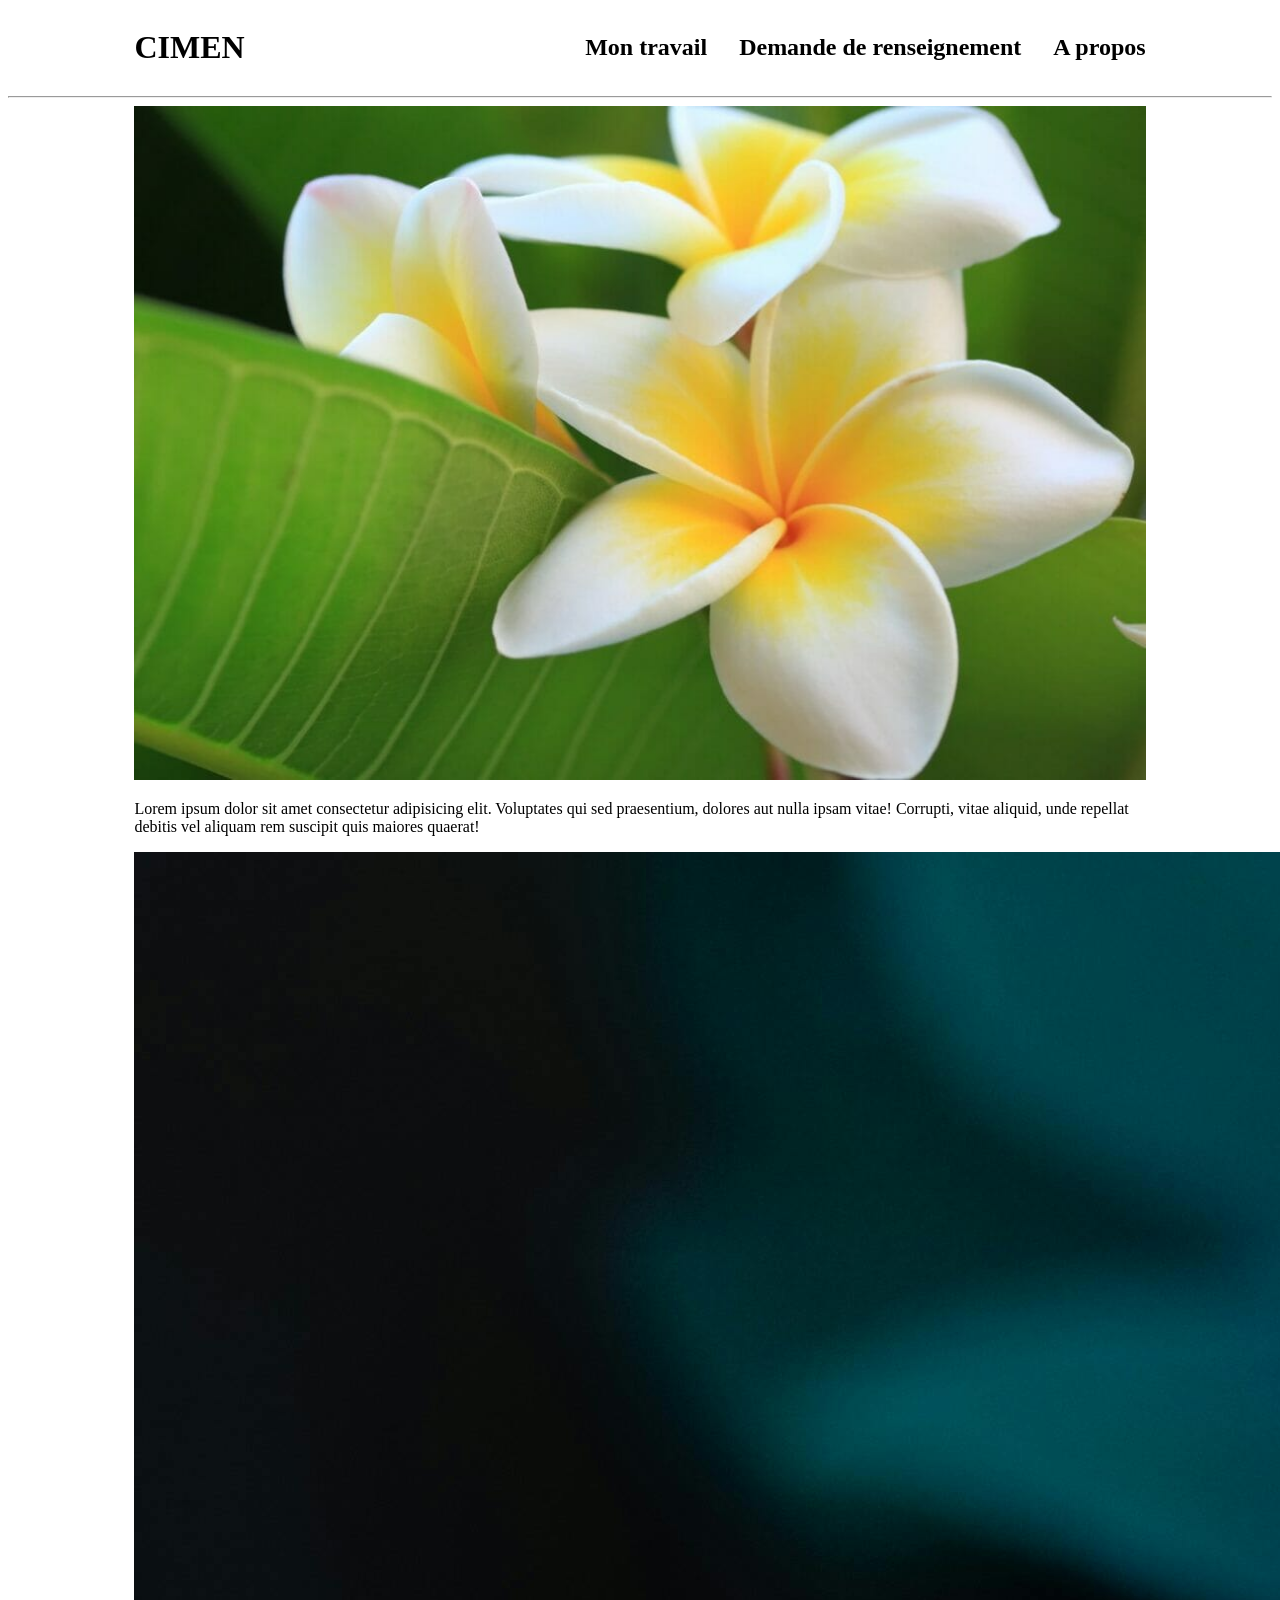
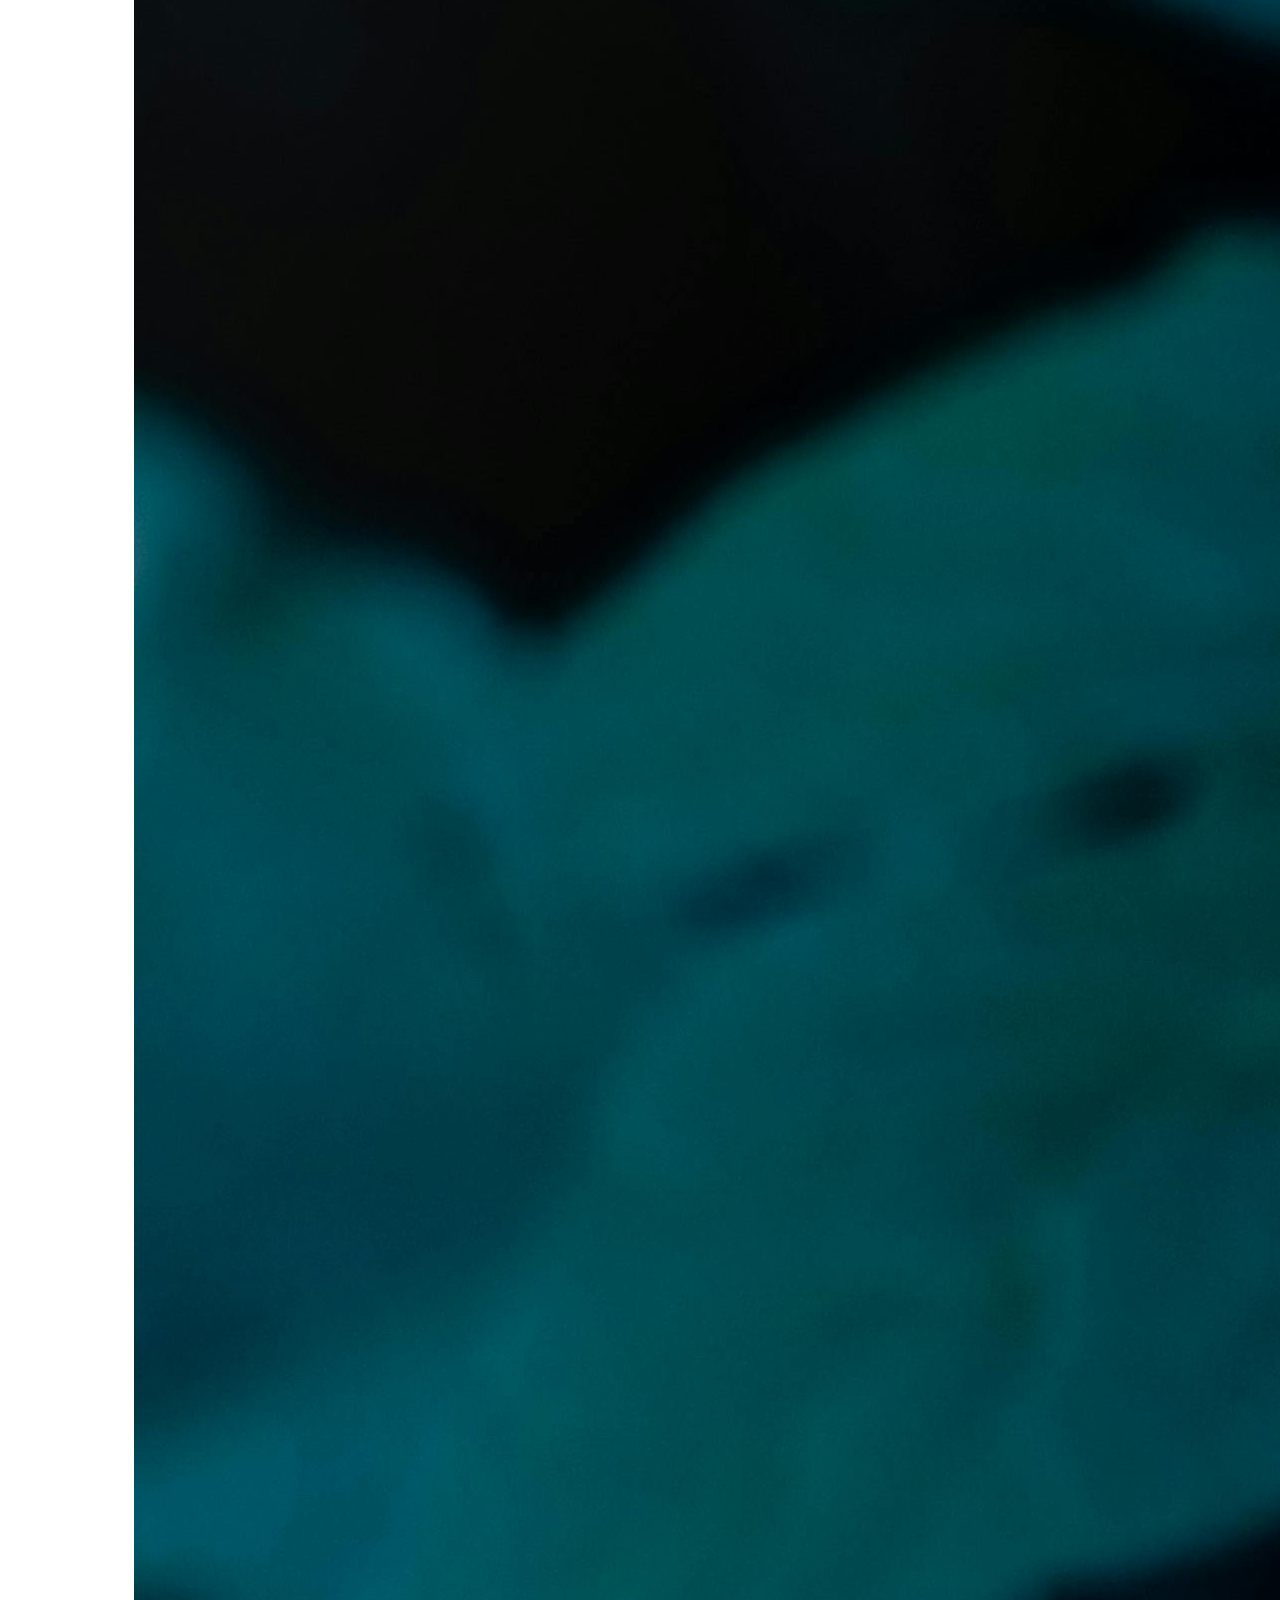
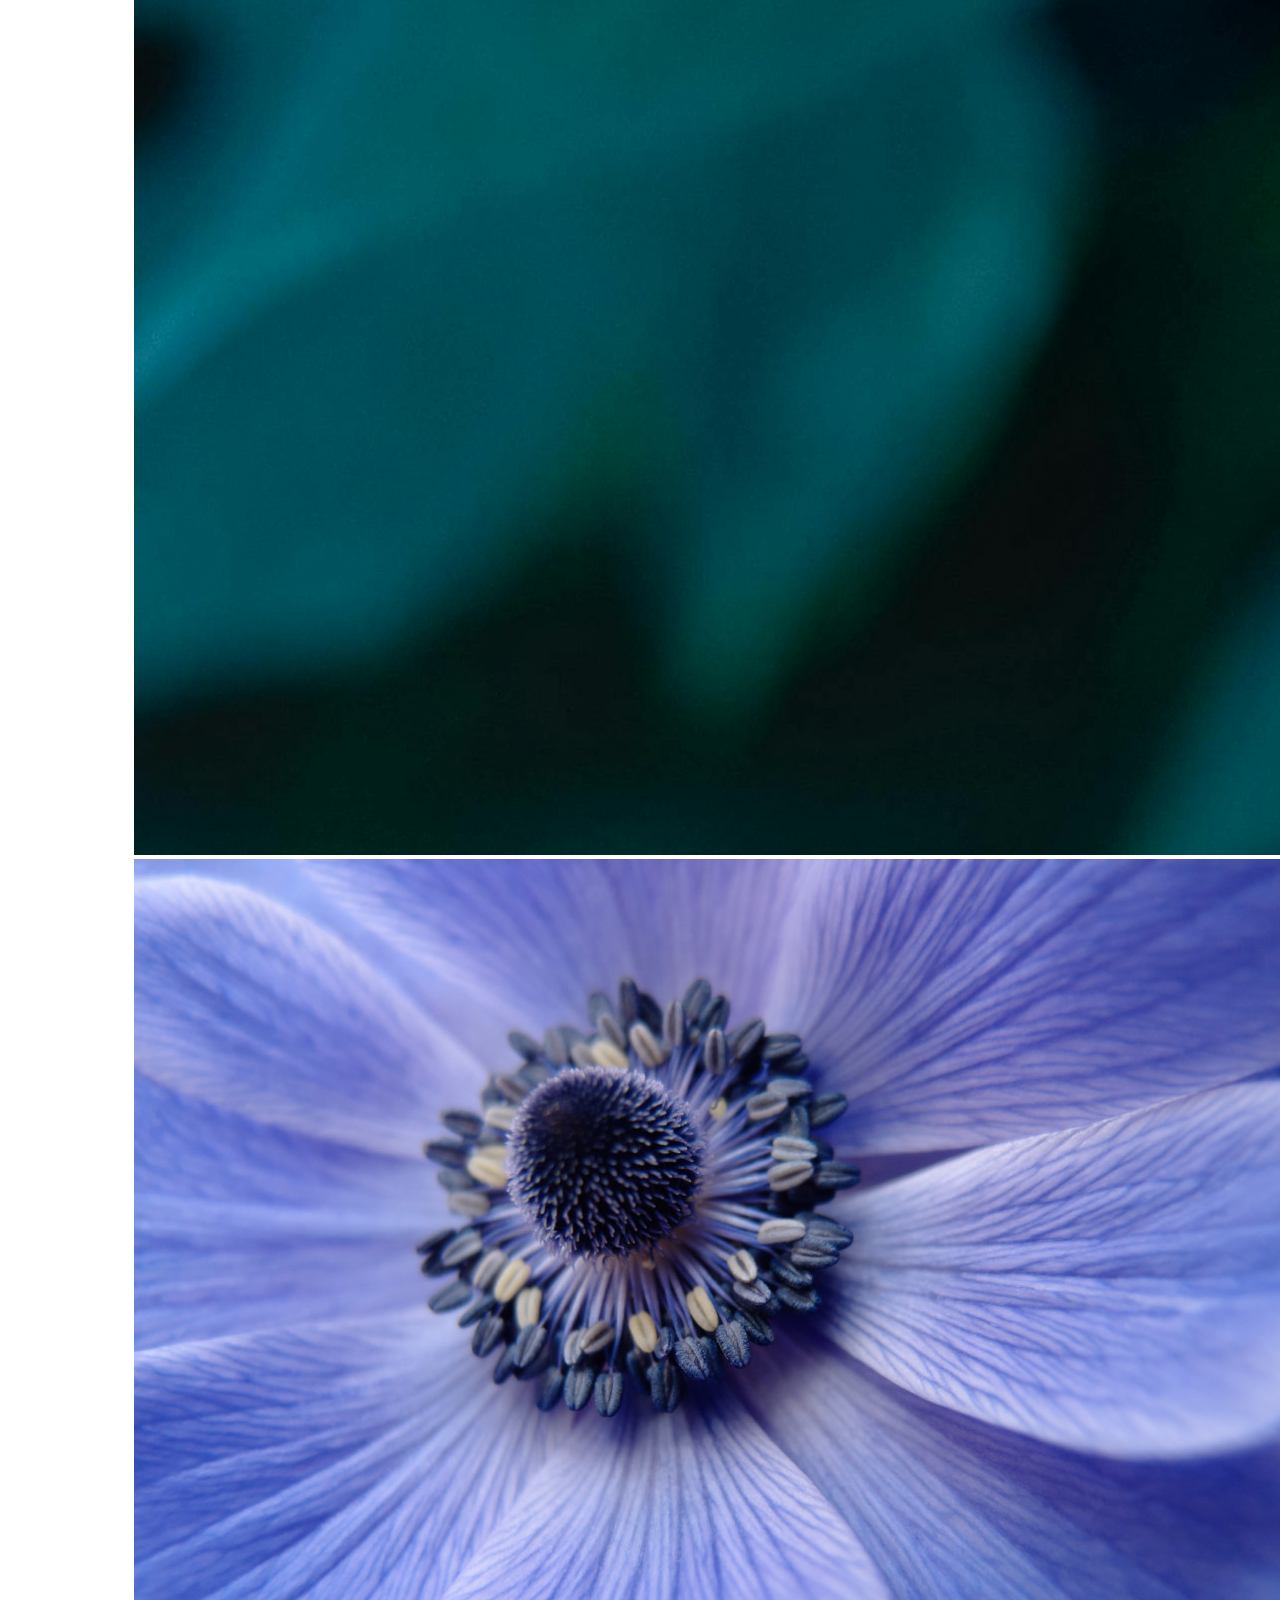
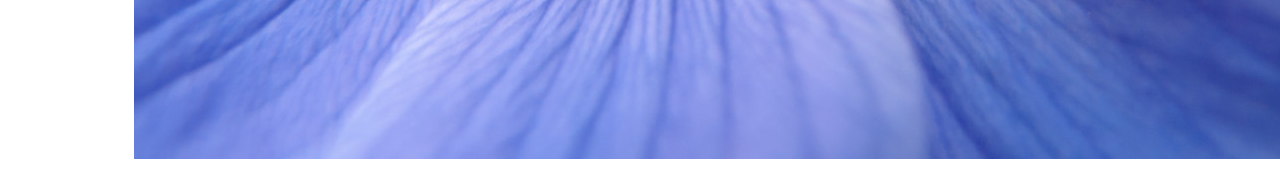
==== index.html @ 56ab3846 "Add files via upload" ====
<!DOCTYPE html>
<html lang="en">
<head>
    <meta charset="UTF-8">
    <meta name="viewport" content="width=device-width, initial-scale=1.0">
    <title>porjet</title>
    <link rel="stylesheet" href="style.css">
</head>
<body>
<div class="header container"> 
    <h1>CIMEN</h1>
    <div class="menu">
        <h2>Mon travail</h2>
        <h2>Demande de renseignement</h2>
        <h2>A propos</h2>
    </div>
</div>
<hr>
<div class="container">
<img src="image/30-Amazing-Types-of-Exotic-Flowers-1024x683.jpeg" alt="" class="full_width">
<p>Lorem ipsum dolor sit amet consectetur adipisicing elit. Voluptates qui sed praesentium, dolores aut nulla ipsam vitae! Corrupti, vitae aliquid, unde repellat debitis vel aliquam rem suscipit quis maiores quaerat!</p>
<div class="galery">    
</div>
<div class="galery">
    <img src="image/pexels-less-rock-14960246.jpg" alt="">
    <img src="image/beautiful_bloom_blooming_blossom_bright_color_colorful_colourful-1068714.jpg!d.jpeg" alt="">
</div>
</body>
</html>
---- style.css ----
.header {
   display: flex; 
   justify-content: space-between;
   align-items: center;
}

.menu {
    display: flex;
    justify-content: space-between;
    gap: 32px;
}

.container {
    width: 80%;
    margin: 0 auto;
}

.full_width {
    width: 100%;
    object-fit: cover;
}
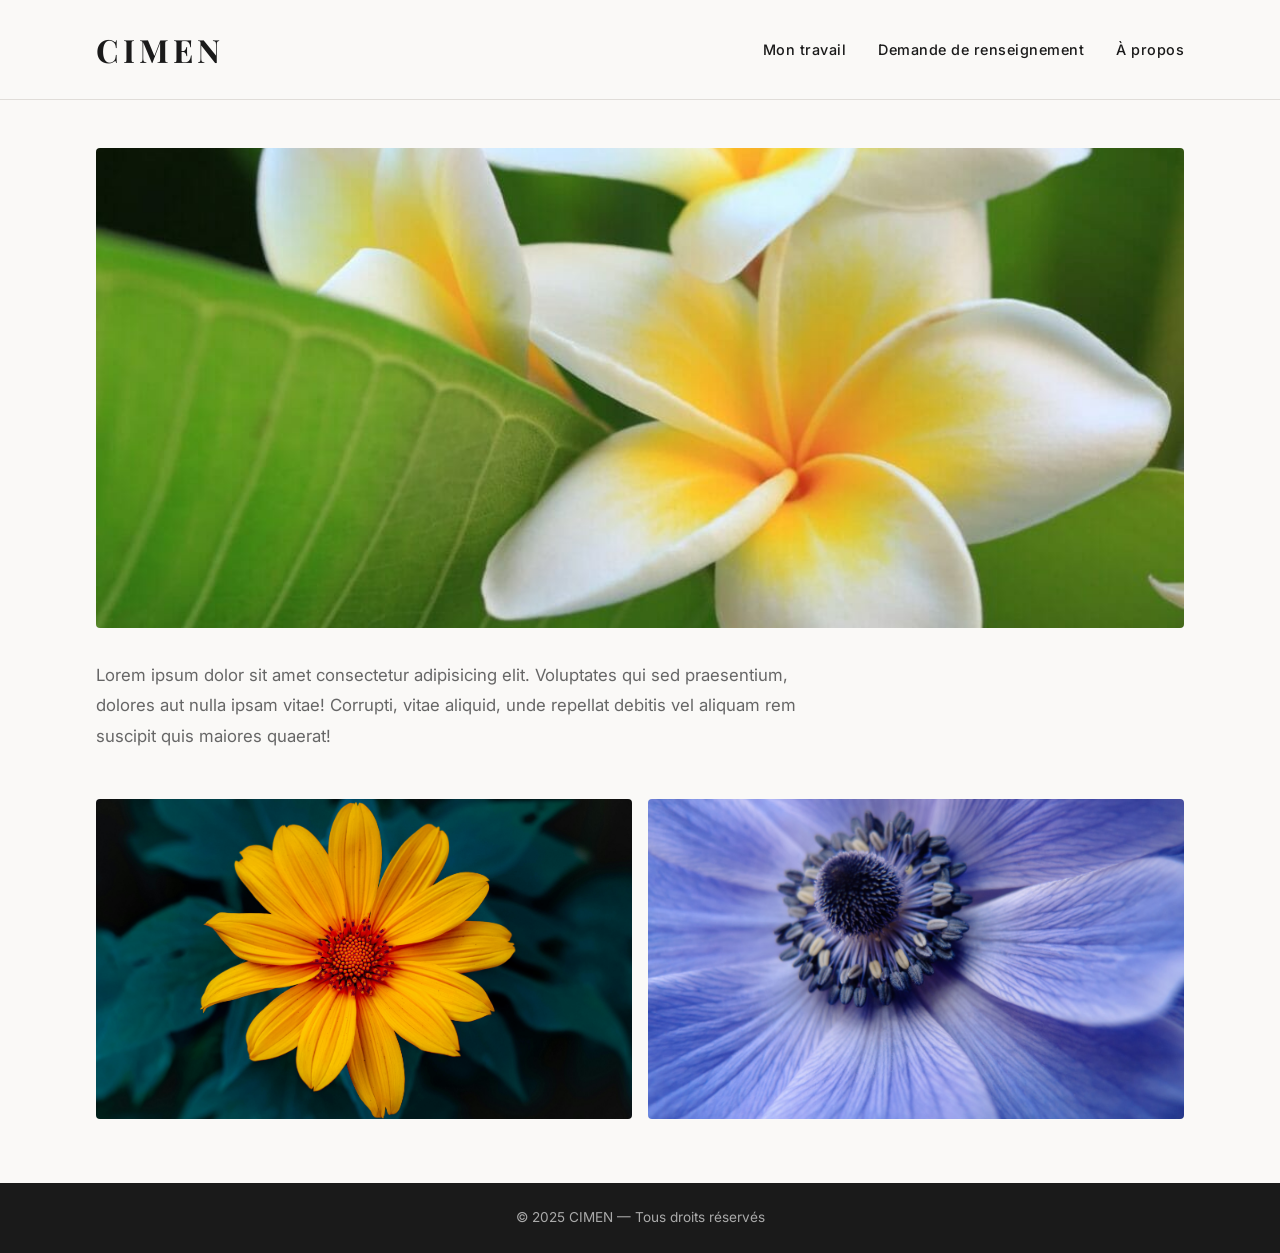
==== commit 9dc3ac1e: "Add files via upload" ====
--- a/index.html
+++ b/index.html
@@ -1,29 +1,63 @@
 <!DOCTYPE html>
-<html lang="en">
+<html lang="fr">
 <head>
     <meta charset="UTF-8">
     <meta name="viewport" content="width=device-width, initial-scale=1.0">
-    <title>porjet</title>
+    <title>CIMEN — Portfolio</title>
+    <!-- On charge une police Google Fonts pour une belle typographie -->
+    <link rel="preconnect" href="https://fonts.googleapis.com">
+    <link href="https://fonts.googleapis.com/css2?family=Playfair+Display:wght@700&family=Inter:wght@400;500&display=swap" rel="stylesheet">
     <link rel="stylesheet" href="style.css">
 </head>
 <body>
-<div class="header container"> 
-    <h1>CIMEN</h1>
-    <div class="menu">
-        <h2>Mon travail</h2>
-        <h2>Demande de renseignement</h2>
-        <h2>A propos</h2>
-    </div>
-</div>
-<hr>
-<div class="container">
-<img src="image/30-Amazing-Types-of-Exotic-Flowers-1024x683.jpeg" alt="" class="full_width">
-<p>Lorem ipsum dolor sit amet consectetur adipisicing elit. Voluptates qui sed praesentium, dolores aut nulla ipsam vitae! Corrupti, vitae aliquid, unde repellat debitis vel aliquam rem suscipit quis maiores quaerat!</p>
-<div class="galery">    
-</div>
-<div class="galery">
-    <img src="image/pexels-less-rock-14960246.jpg" alt="">
-    <img src="image/beautiful_bloom_blooming_blossom_bright_color_colorful_colourful-1068714.jpg!d.jpeg" alt="">
-</div>
+
+    <!-- HEADER : barre de navigation en haut de page -->
+    <header class="header container">
+        <h1 class="logo">CIMEN</h1>
+
+        <!-- NAV : balise sémantique pour la navigation, mieux que <div> -->
+        <nav class="menu">
+            <a href="#">Mon travail</a>
+            <a href="#">Demande de renseignement</a>
+            <a href="#">À propos</a>
+        </nav>
+    </header>
+
+    <hr>
+
+    <!-- CONTENU PRINCIPAL -->
+    <main class="container">
+
+        <!-- Image hero (grande image en haut) -->
+        <img
+            src="image/30-Amazing-Types-of-Exotic-Flowers-1024x683.jpeg"
+            alt="Fleurs exotiques colorées"
+            class="full_width hero-image"
+        >
+
+        <!-- Texte d'introduction -->
+        <p class="intro">
+            Lorem ipsum dolor sit amet consectetur adipisicing elit. Voluptates qui
+            sed praesentium, dolores aut nulla ipsam vitae! Corrupti, vitae aliquid,
+            unde repellat debitis vel aliquam rem suscipit quis maiores quaerat!
+        </p>
+
+        <!-- GALERIE : utilise CSS Grid pour aligner les images côte à côte -->
+        <!-- La première galerie était vide — je l'ai supprimée -->
+        <section class="galery">
+            <img src="image/pexels-less-rock-14960246.jpg"
+                 alt="Photo nature 1">
+            <img src="image/beautiful_bloom_blooming_blossom_bright_color_colorful_colourful-1068714.jpg!d.jpeg"
+                 alt="Fleur colorée en gros plan">
+            <!-- Tu peux ajouter d'autres images ici avec la même structure -->
+        </section>
+
+    </main><!-- ← Fermeture du container principal (tu l'avais oublié !) -->
+
+    <!-- FOOTER simple -->
+    <footer class="footer">
+        <p>© 2025 CIMEN — Tous droits réservés</p>
+    </footer>
+
 </body>
-</html>+</html>
--- a/style.css
+++ b/style.css
@@ -1,21 +1,156 @@
-.header {
-   display: flex; 
-   justify-content: space-between;
-   align-items: center;
+/* =============================================
+   VARIABLES CSS
+   On définit les couleurs et polices ici pour
+   pouvoir les changer facilement partout.
+   ============================================= */
+:root {
+    --couleur-fond:       #faf9f7;
+    --couleur-texte:      #1a1a1a;
+    --couleur-accent:     #c0392b;   /* rouge profond */
+    --couleur-gris:       #666;
+    --police-titre:       'Playfair Display', serif;
+    --police-texte:       'Inter', sans-serif;
 }
 
+/* =============================================
+   RESET DE BASE
+   Supprime les marges par défaut du navigateur
+   ============================================= */
+* {
+    margin: 0;
+    padding: 0;
+    box-sizing: border-box; /* le padding ne grossit pas la boîte */
+}
+
+body {
+    background-color: var(--couleur-fond);
+    color: var(--couleur-texte);
+    font-family: var(--police-texte);
+    font-size: 16px;
+    line-height: 1.6; /* espacement entre les lignes */
+}
+
+/* =============================================
+   CONTAINER
+   Centre le contenu et limite sa largeur
+   ============================================= */
+.container {
+    width: 85%;
+    max-width: 1100px;  /* ← ne dépasse jamais 1100px sur grands écrans */
+    margin: 0 auto;     /* auto à gauche + droite = centrage horizontal */
+}
+
+/* =============================================
+   HEADER & NAVIGATION
+   ============================================= */
+.header {
+    display: flex;                  /* les enfants se mettent en ligne */
+    justify-content: space-between; /* logo à gauche, menu à droite */
+    align-items: center;            /* centrage vertical */
+    padding: 24px 0;
+}
+
+.logo {
+    font-family: var(--police-titre);
+    font-size: 2rem;
+    letter-spacing: 4px; /* espace entre les lettres */
+    color: var(--couleur-texte);
+}
+
+/* La <nav> avec les liens */
 .menu {
     display: flex;
-    justify-content: space-between;
-    gap: 32px;
+    gap: 32px; /* espace entre chaque lien */
 }
 
-.container {
-    width: 80%;
-    margin: 0 auto;
+/* Style des liens de navigation */
+.menu a {
+    text-decoration: none;        /* supprime le soulignement */
+    color: var(--couleur-texte);
+    font-size: 0.9rem;
+    font-weight: 500;
+    letter-spacing: 0.5px;
+    transition: color 0.2s;       /* animation douce au survol */
 }
 
+/* Au survol du lien, la couleur change */
+.menu a:hover {
+    color: var(--couleur-accent);
+}
+
+/* La ligne de séparation */
+hr {
+    border: none;
+    border-top: 1px solid #e0ddd9;
+    margin: 0;
+}
+
+/* =============================================
+   IMAGE HERO (grande image en haut)
+   ============================================= */
 .full_width {
     width: 100%;
-    object-fit: cover;
-}+    object-fit: cover; /* l'image remplit l'espace sans se déformer */
+}
+
+.hero-image {
+    height: 480px;         /* hauteur fixe pour un bel effet */
+    margin-top: 48px;
+    border-radius: 4px;    /* coins légèrement arrondis */
+    display: block;        /* supprime l'espace sous l'image */
+}
+
+/* =============================================
+   TEXTE D'INTRODUCTION
+   ============================================= */
+.intro {
+    margin-top: 32px;
+    margin-bottom: 48px;
+    max-width: 700px;      /* ← ligne pas trop longue = plus lisible */
+    color: var(--couleur-gris);
+    font-size: 1.05rem;
+    line-height: 1.8;
+}
+
+/* =============================================
+   GALERIE D'IMAGES
+   CSS Grid = la meilleure façon d'aligner des images
+   ============================================= */
+.galery {
+    display: grid;
+
+    /* 2 colonnes de même largeur.
+       "1fr" = 1 fraction de l'espace disponible */
+    grid-template-columns: 1fr 1fr;
+
+    gap: 16px;             /* espace entre les images */
+    margin-bottom: 64px;
+}
+
+/* Les images dans la galerie */
+.galery img {
+    width: 100%;           /* occupe toute la colonne */
+    height: 320px;
+    object-fit: cover;     /* recadre sans déformer */
+    border-radius: 4px;
+    display: block;
+
+    /* Légère animation au survol */
+    transition: transform 0.3s ease, box-shadow 0.3s ease;
+}
+
+.galery img:hover {
+    transform: scale(1.02);  /* grossit légèrement */
+    box-shadow: 0 8px 24px rgba(0, 0, 0, 0.12);
+}
+
+/* =============================================
+   FOOTER
+   ============================================= */
+.footer {
+    background-color: var(--couleur-texte);
+    color: #aaa;
+    text-align: center;
+    padding: 24px;
+    font-size: 0.85rem;
+}
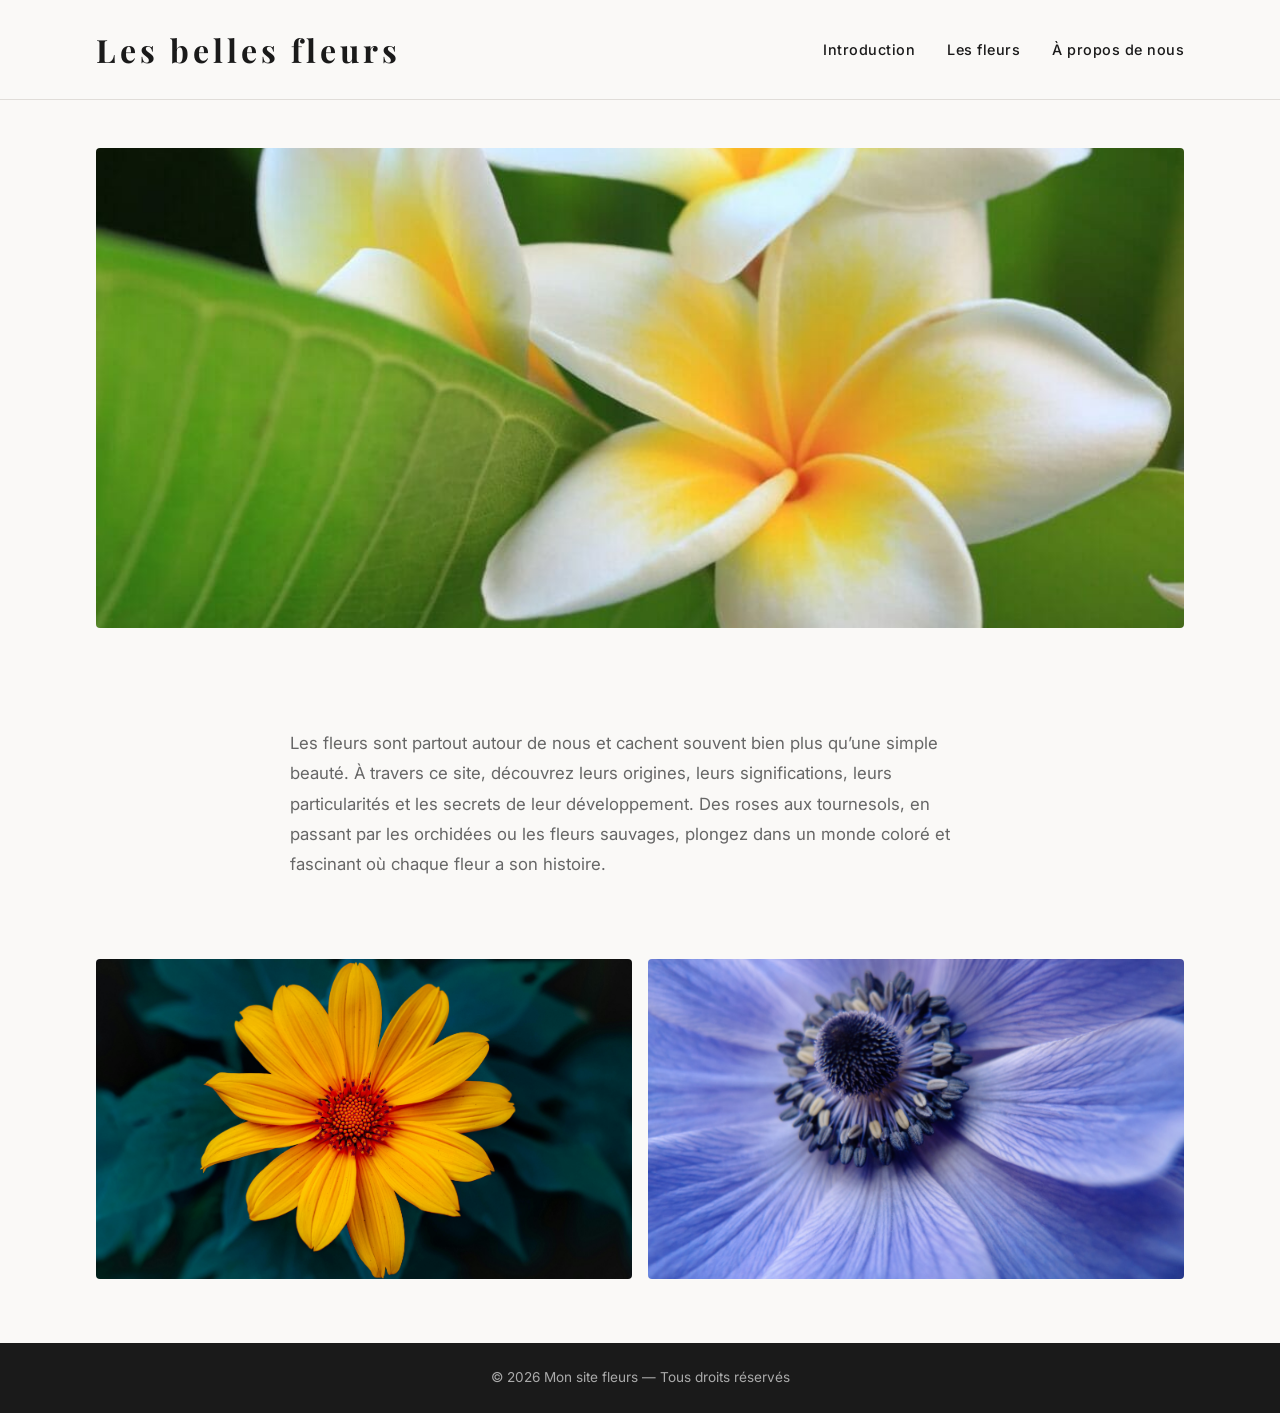
==== commit a47a1a66: "Add files via upload" ====
--- a/index.html
+++ b/index.html
@@ -1,9 +1,10 @@
+
 <!DOCTYPE html>
 <html lang="fr">
 <head>
     <meta charset="UTF-8">
     <meta name="viewport" content="width=device-width, initial-scale=1.0">
-    <title>CIMEN — Portfolio</title>
+    <title>Les Belles fleures — Portfolio</title>
     <!-- On charge une police Google Fonts pour une belle typographie -->
     <link rel="preconnect" href="https://fonts.googleapis.com">
     <link href="https://fonts.googleapis.com/css2?family=Playfair+Display:wght@700&family=Inter:wght@400;500&display=swap" rel="stylesheet">
@@ -13,13 +14,13 @@
 
     <!-- HEADER : barre de navigation en haut de page -->
     <header class="header container">
-        <h1 class="logo">CIMEN</h1>
+        <h1 class="logo">Les belles fleurs</h1>
 
         <!-- NAV : balise sémantique pour la navigation, mieux que <div> -->
         <nav class="menu">
-            <a href="#">Mon travail</a>
-            <a href="#">Demande de renseignement</a>
-            <a href="#">À propos</a>
+            <a href="#">Introduction</a>
+            <a href="#">Les fleurs</a>
+            <a href="#">À propos de nous</a>
         </nav>
     </header>
 
@@ -37,9 +38,7 @@
 
         <!-- Texte d'introduction -->
         <p class="intro">
-            Lorem ipsum dolor sit amet consectetur adipisicing elit. Voluptates qui
-            sed praesentium, dolores aut nulla ipsam vitae! Corrupti, vitae aliquid,
-            unde repellat debitis vel aliquam rem suscipit quis maiores quaerat!
+            Les fleurs sont partout autour de nous et cachent souvent bien plus qu’une simple beauté. À travers ce site, découvrez leurs origines, leurs significations, leurs particularités et les secrets de leur développement. Des roses aux tournesols, en passant par les orchidées ou les fleurs sauvages, plongez dans un monde coloré et fascinant où chaque fleur a son histoire.
         </p>
 
         <!-- GALERIE : utilise CSS Grid pour aligner les images côte à côte -->
@@ -56,8 +55,8 @@
 
     <!-- FOOTER simple -->
     <footer class="footer">
-        <p>© 2025 CIMEN — Tous droits réservés</p>
+        <p>© 2026 Mon site fleurs — Tous droits réservés</p>
     </footer>
 
 </body>
-</html>
+</html>
--- a/style.css
+++ b/style.css
@@ -154,3 +154,10 @@
     padding: 24px;
     font-size: 0.85rem;
 }
+.intro {
+    max-width: 700px;
+    margin: 0 auto;
+    margin-top: 100px;
+    margin-bottom: 80px;
+    text-align: left;
+}
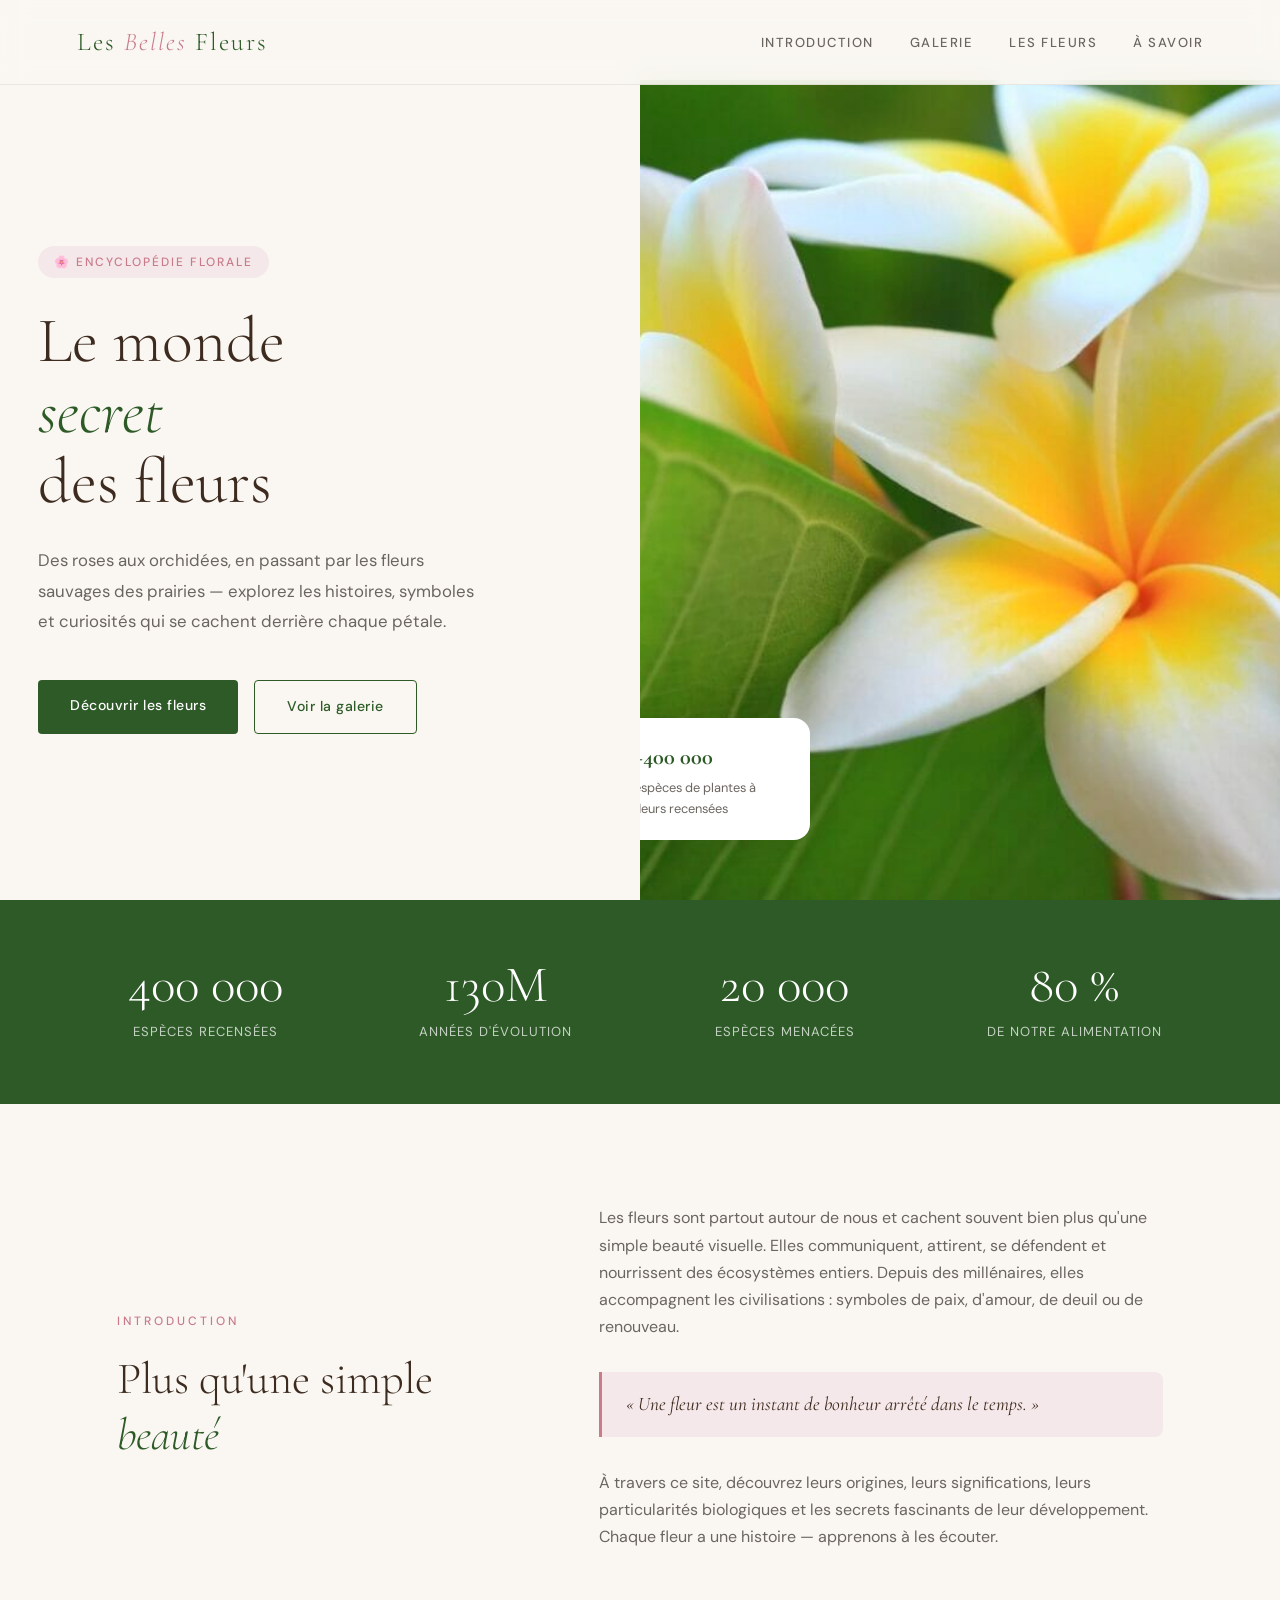
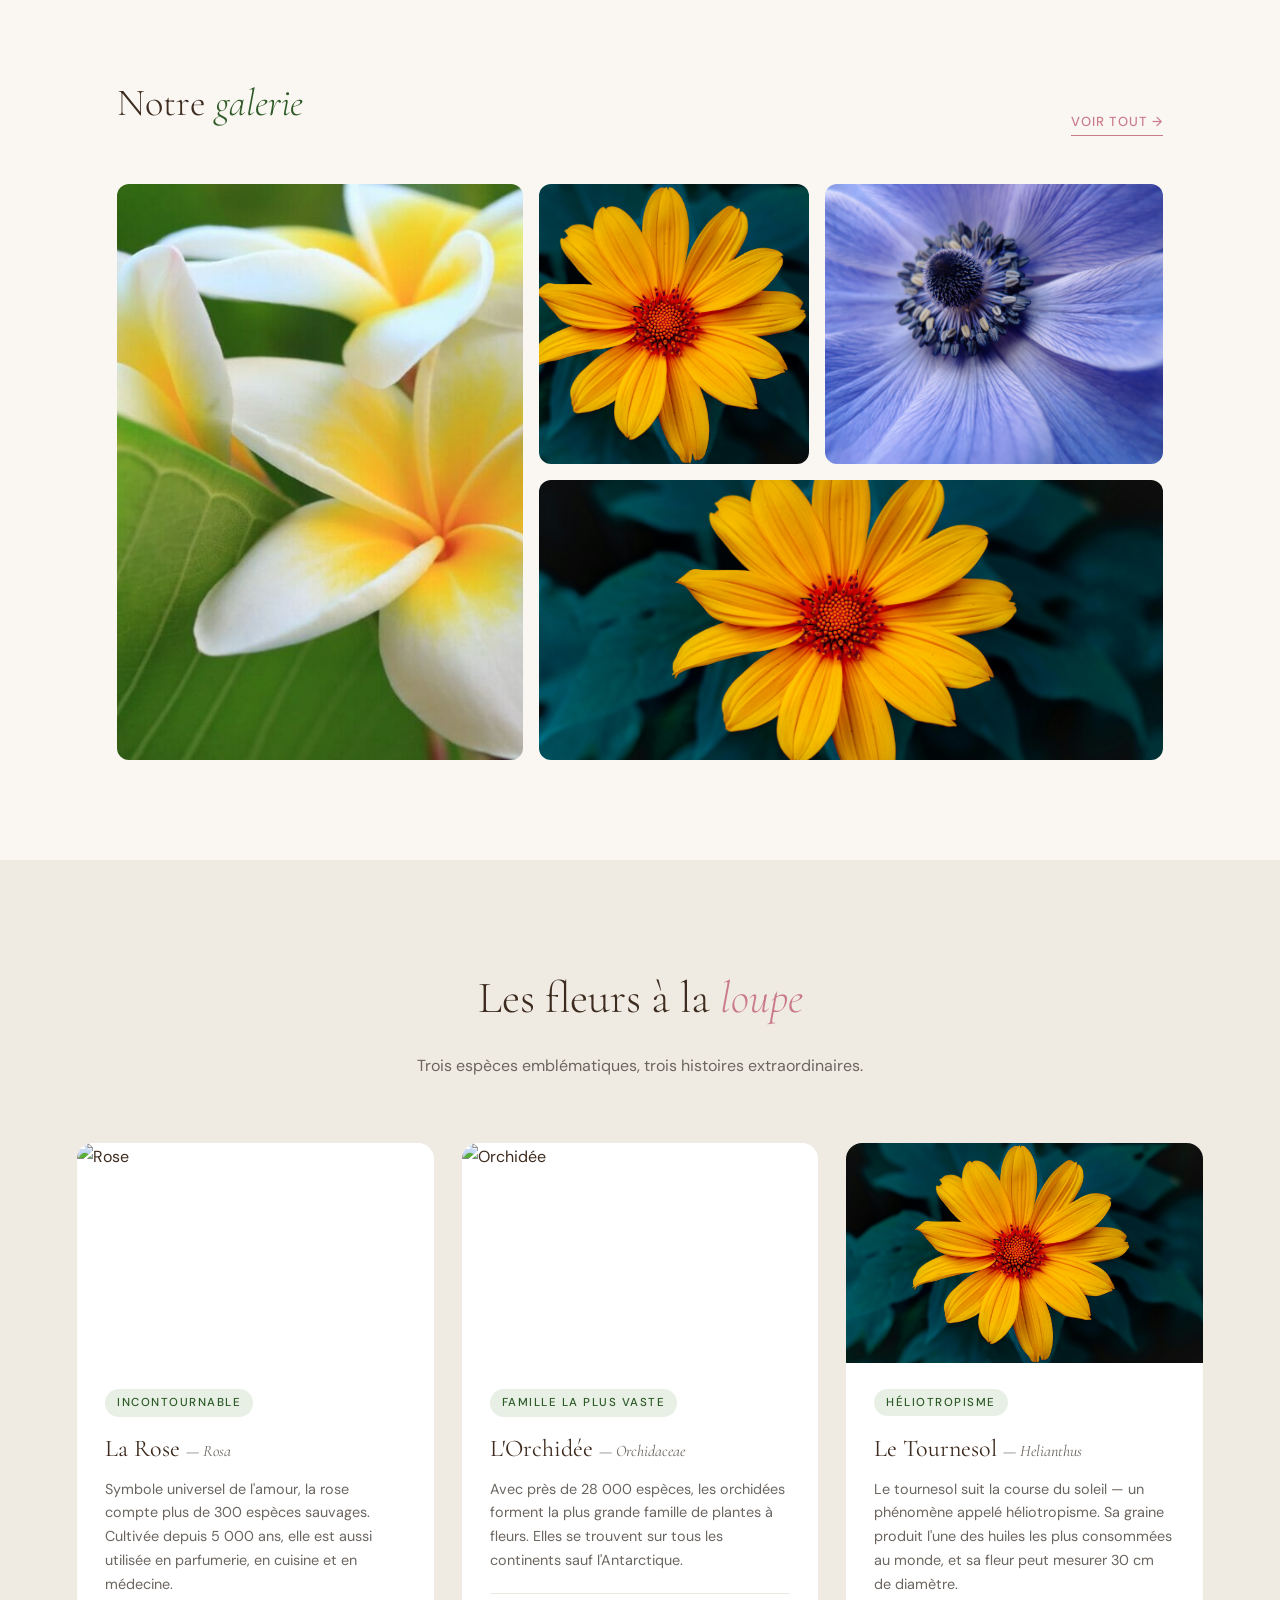
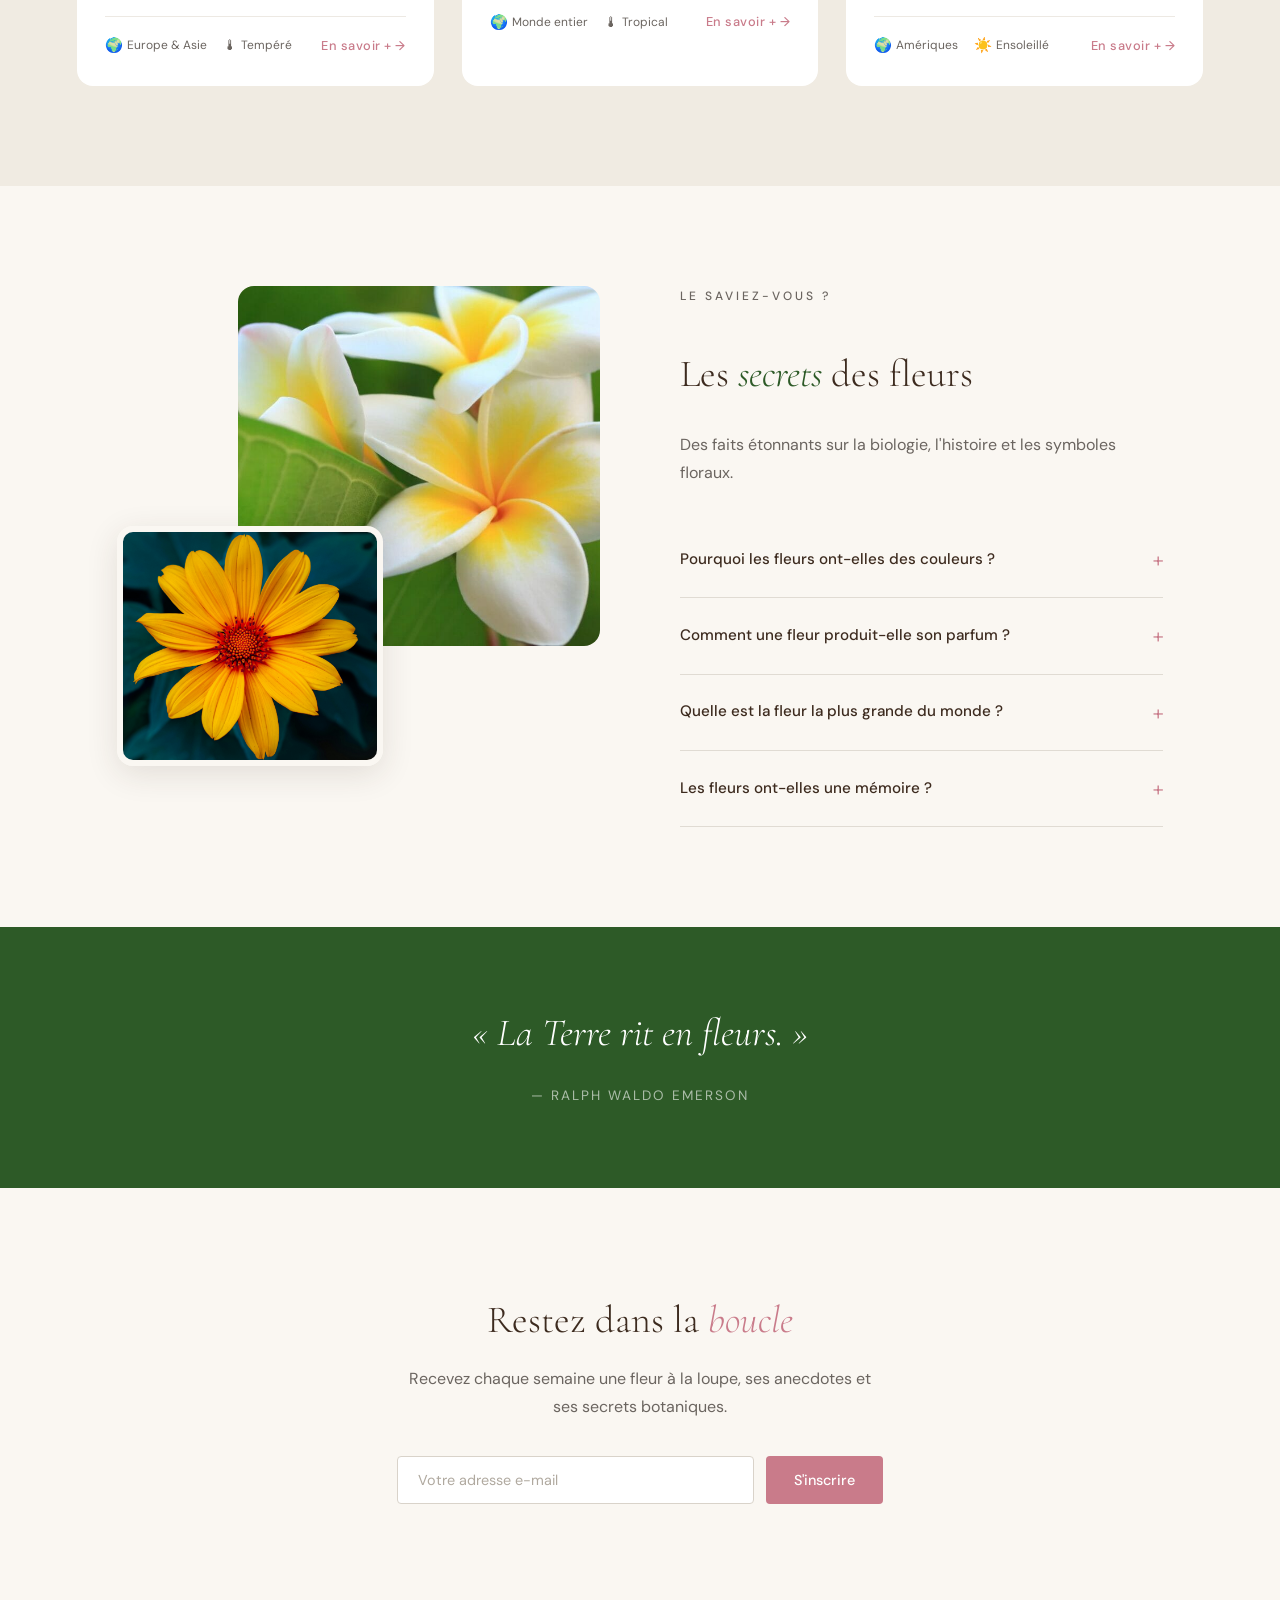
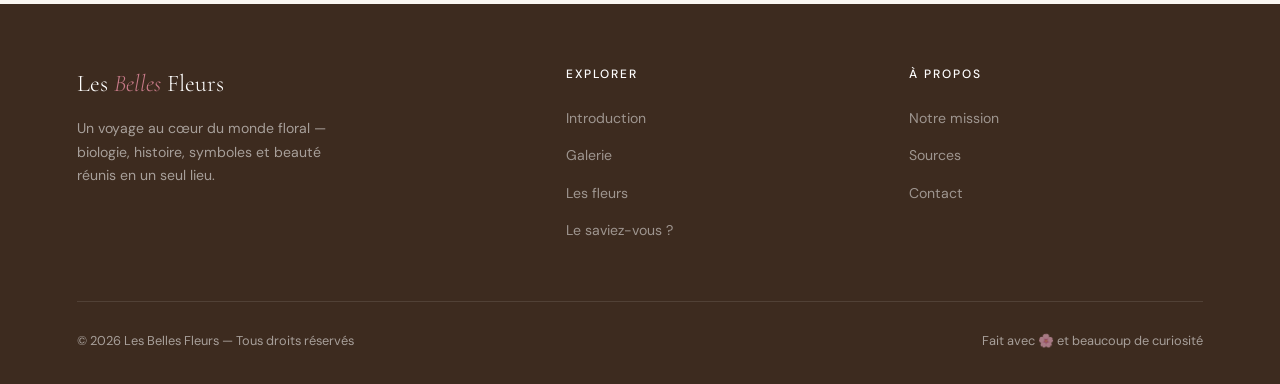
==== commit 784e78ef: "Add files via upload" ====
--- a/index.html
+++ b/index.html
@@ -1,62 +1,399 @@
-
 <!DOCTYPE html>
 <html lang="fr">
 <head>
     <meta charset="UTF-8">
     <meta name="viewport" content="width=device-width, initial-scale=1.0">
-    <title>Les Belles fleures — Portfolio</title>
-    <!-- On charge une police Google Fonts pour une belle typographie -->
+    <title>Les Belles Fleurs</title>
     <link rel="preconnect" href="https://fonts.googleapis.com">
-    <link href="https://fonts.googleapis.com/css2?family=Playfair+Display:wght@700&family=Inter:wght@400;500&display=swap" rel="stylesheet">
+    <link href="https://fonts.googleapis.com/css2?family=Cormorant+Garamond:ital,wght@0,300;0,400;0,600;1,300;1,400&family=DM+Sans:wght@300;400;500&display=swap" rel="stylesheet">
     <link rel="stylesheet" href="style.css">
 </head>
 <body>
 
-    <!-- HEADER : barre de navigation en haut de page -->
-    <header class="header container">
-        <h1 class="logo">Les belles fleurs</h1>
-
-        <!-- NAV : balise sémantique pour la navigation, mieux que <div> -->
-        <nav class="menu">
-            <a href="#">Introduction</a>
-            <a href="#">Les fleurs</a>
-            <a href="#">À propos de nous</a>
-        </nav>
-    </header>
-
-    <hr>
-
-    <!-- CONTENU PRINCIPAL -->
-    <main class="container">
-
-        <!-- Image hero (grande image en haut) -->
-        <img
-            src="image/30-Amazing-Types-of-Exotic-Flowers-1024x683.jpeg"
-            alt="Fleurs exotiques colorées"
-            class="full_width hero-image"
-        >
-
-        <!-- Texte d'introduction -->
-        <p class="intro">
-            Les fleurs sont partout autour de nous et cachent souvent bien plus qu’une simple beauté. À travers ce site, découvrez leurs origines, leurs significations, leurs particularités et les secrets de leur développement. Des roses aux tournesols, en passant par les orchidées ou les fleurs sauvages, plongez dans un monde coloré et fascinant où chaque fleur a son histoire.
-        </p>
-
-        <!-- GALERIE : utilise CSS Grid pour aligner les images côte à côte -->
-        <!-- La première galerie était vide — je l'ai supprimée -->
-        <section class="galery">
-            <img src="image/pexels-less-rock-14960246.jpg"
-                 alt="Photo nature 1">
-            <img src="image/beautiful_bloom_blooming_blossom_bright_color_colorful_colourful-1068714.jpg!d.jpeg"
-                 alt="Fleur colorée en gros plan">
-            <!-- Tu peux ajouter d'autres images ici avec la même structure -->
-        </section>
-
-    </main><!-- ← Fermeture du container principal (tu l'avais oublié !) -->
-
-    <!-- FOOTER simple -->
-    <footer class="footer">
-        <p>© 2026 Mon site fleurs — Tous droits réservés</p>
+    <!-- =============================================
+         NAVIGATION
+    ============================================= -->
+    <nav>
+        <div class="nav-logo">Les <span>Belles</span> Fleurs</div>
+        <ul class="nav-liens">
+            <li><a href="#introduction">Introduction</a></li>
+            <li><a href="#galerie">Galerie</a></li>
+            <li><a href="#fleurs">Les fleurs</a></li>
+            <li><a href="#savoir">À savoir</a></li>
+        </ul>
+    </nav>
+
+    <!-- =============================================
+         HERO
+    ============================================= -->
+    <section class="hero">
+        <div class="hero-texte">
+            <div class="hero-badge">🌸 Encyclopédie florale</div>
+            <h1>Le monde<br><em>secret</em><br>des fleurs</h1>
+            <p class="hero-description">
+                Des roses aux orchidées, en passant par les fleurs sauvages des prairies —
+                explorez les histoires, symboles et curiosités qui se cachent derrière
+                chaque pétale.
+            </p>
+            <div class="hero-btns">
+                <a href="#fleurs" class="btn-principal">Découvrir les fleurs</a>
+                <a href="#galerie" class="btn-secondaire">Voir la galerie</a>
+            </div>
+        </div>
+
+        <div class="hero-image">
+            <img
+                src="image/30-Amazing-Types-of-Exotic-Flowers-1024x683.jpeg"
+                alt="Fleurs exotiques colorées"
+            >
+            <div class="hero-bulle">
+                <strong>+400 000</strong>
+                <p>espèces de plantes à fleurs recensées</p>
+            </div>
+        </div>
+    </section>
+
+    <!-- =============================================
+         CHIFFRES CLÉS
+    ============================================= -->
+    <div class="chiffres">
+        <div class="chiffre-item animate">
+            <strong>400 000</strong>
+            <span>espèces recensées</span>
+        </div>
+        <div class="chiffre-item animate delay-1">
+            <strong>130M</strong>
+            <span>années d'évolution</span>
+        </div>
+        <div class="chiffre-item animate delay-2">
+            <strong>20 000</strong>
+            <span>espèces menacées</span>
+        </div>
+        <div class="chiffre-item animate delay-3">
+            <strong>80 %</strong>
+            <span>de notre alimentation</span>
+        </div>
+    </div>
+
+    <!-- =============================================
+         INTRODUCTION
+    ============================================= -->
+    <section class="intro-section" id="introduction">
+        <div class="intro-gauche animate">
+            <p class="intro-label">Introduction</p>
+            <h2>Plus qu'une simple <em>beauté</em></h2>
+        </div>
+        <div class="intro-droite animate delay-1">
+            <p>
+                Les fleurs sont partout autour de nous et cachent souvent bien plus qu'une simple
+                beauté visuelle. Elles communiquent, attirent, se défendent et nourrissent des
+                écosystèmes entiers. Depuis des millénaires, elles accompagnent les civilisations :
+                symboles de paix, d'amour, de deuil ou de renouveau.
+            </p>
+            <blockquote>
+                <p>« Une fleur est un instant de bonheur arrêté dans le temps. »</p>
+            </blockquote>
+            <p>
+                À travers ce site, découvrez leurs origines, leurs significations, leurs
+                particularités biologiques et les secrets fascinants de leur développement.
+                Chaque fleur a une histoire — apprenons à les écouter.
+            </p>
+        </div>
+    </section>
+
+    <!-- =============================================
+         GALERIE
+    ============================================= -->
+    <section class="galerie-section" id="galerie">
+        <div class="section-entete animate">
+            <h2>Notre <em>galerie</em></h2>
+            <a href="#" class="voir-tout">Voir tout →</a>
+        </div>
+
+        <div class="galerie-grid">
+            <div class="galerie-item animate delay-1">
+                <img src="image/30-Amazing-Types-of-Exotic-Flowers-1024x683.jpeg" alt="Fleurs exotiques">
+                <div class="galerie-overlay">
+                    <div class="galerie-overlay-texte">
+                        <h3>Fleurs exotiques</h3>
+                        <p>Orchidées & tropicales</p>
+                    </div>
+                </div>
+            </div>
+            <div class="galerie-item animate delay-2">
+                <img src="image/pexels-less-rock-14960246.jpg" alt="Nature sauvage">
+                <div class="galerie-overlay">
+                    <div class="galerie-overlay-texte">
+                        <h3>Nature sauvage</h3>
+                        <p>Prairies & forêts</p>
+                    </div>
+                </div>
+            </div>
+            <div class="galerie-item animate delay-3">
+                <img src="image/beautiful_bloom_blooming_blossom_bright_color_colorful_colourful-1068714.jpg!d.jpeg" alt="Fleurs colorées">
+                <div class="galerie-overlay">
+                    <div class="galerie-overlay-texte">
+                        <h3>Couleurs vives</h3>
+                        <p>Jardins & parterres</p>
+                    </div>
+                </div>
+            </div>
+            <div class="galerie-item animate delay-4">
+                <img src="image/pexels-less-rock-14960246.jpg" alt="Gros plan fleur">
+                <div class="galerie-overlay">
+                    <div class="galerie-overlay-texte">
+                        <h3>Macrophotographie</h3>
+                        <p>Détails & textures</p>
+                    </div>
+                </div>
+            </div>
+        </div>
+    </section>
+
+    <!-- =============================================
+         FLEURS VEDETTES
+    ============================================= -->
+    <section class="vedettes-section" id="fleurs">
+        <div class="vedettes-inner">
+            <div class="vedettes-entete animate">
+                <h2>Les fleurs à la <em>loupe</em></h2>
+                <p>Trois espèces emblématiques, trois histoires extraordinaires.</p>
+            </div>
+
+            <div class="vedettes-grid">
+
+                <!-- Carte 1 : Rose -->
+                <div class="carte-fleur animate delay-1">
+                    <div class="carte-image">
+                        <img src="image/rose.jpeg" alt="Rose">
+                    </div>
+                    <div class="carte-corps">
+                        <span class="carte-tag">Incontournable</span>
+                        <h3>La Rose <em>— Rosa</em></h3>
+                        <p>
+                            Symbole universel de l'amour, la rose compte plus de 300 espèces
+                            sauvages. Cultivée depuis 5 000 ans, elle est aussi utilisée en
+                            parfumerie, en cuisine et en médecine.
+                        </p>
+                        <div class="carte-pied">
+                            <div class="carte-infos">
+                                <span class="info-badge"><span class="icone">🌍</span> Europe & Asie</span>
+                                <span class="info-badge"><span class="icone">🌡</span> Tempéré</span>
+                            </div>
+                            <a href="#" class="lien-carte">En savoir + →</a>
+                        </div>
+                    </div>
+                </div>
+
+                <!-- Carte 2 : Orchidée -->
+                <div class="carte-fleur animate delay-2">
+                    <div class="carte-image">
+                        <img src="image/orchidee.jpeg" alt="Orchidée">
+                    </div>
+                    <div class="carte-corps">
+                        <span class="carte-tag">Famille la plus vaste</span>
+                        <h3>L'Orchidée <em>— Orchidaceae</em></h3>
+                        <p>
+                            Avec près de 28 000 espèces, les orchidées forment la plus grande
+                            famille de plantes à fleurs. Elles se trouvent sur tous les
+                            continents sauf l'Antarctique.
+                        </p>
+                        <div class="carte-pied">
+                            <div class="carte-infos">
+                                <span class="info-badge"><span class="icone">🌍</span> Monde entier</span>
+                                <span class="info-badge"><span class="icone">🌡</span> Tropical</span>
+                            </div>
+                            <a href="#" class="lien-carte">En savoir + →</a>
+                        </div>
+                    </div>
+                </div>
+
+                <!-- Carte 3 : Tournesol -->
+                <div class="carte-fleur animate delay-3">
+                    <div class="carte-image">
+                        <img src="image/pexels-less-rock-14960246.jpg" alt="Tournesol">
+                    </div>
+                    <div class="carte-corps">
+                        <span class="carte-tag">Héliotropisme</span>
+                        <h3>Le Tournesol <em>— Helianthus</em></h3>
+                        <p>
+                            Le tournesol suit la course du soleil — un phénomène appelé
+                            héliotropisme. Sa graine produit l'une des huiles les plus
+                            consommées au monde, et sa fleur peut mesurer 30 cm de diamètre.
+                        </p>
+                        <div class="carte-pied">
+                            <div class="carte-infos">
+                                <span class="info-badge"><span class="icone">🌍</span> Amériques</span>
+                                <span class="info-badge"><span class="icone">☀️</span> Ensoleillé</span>
+                            </div>
+                            <a href="#" class="lien-carte">En savoir + →</a>
+                        </div>
+                    </div>
+                </div>
+
+            </div>
+        </div>
+    </section>
+
+    <!-- =============================================
+         SECTION SAVOIR (images + accordéon)
+    ============================================= -->
+    <section class="savoir-section" id="savoir">
+
+        <!-- Images empilées -->
+        <div class="savoir-images animate">
+            <div class="savoir-img-1">
+                <img src="image/30-Amazing-Types-of-Exotic-Flowers-1024x683.jpeg" alt="Fleurs">
+            </div>
+            <div class="savoir-img-2">
+                <img src="image/pexels-less-rock-14960246.jpg" alt="Nature">
+            </div>
+        </div>
+
+        <!-- Accordéon -->
+        <div class="savoir-gauche animate delay-2">
+            <p class="intro-label">Le saviez-vous ?</p>
+            <h2>Les <em>secrets</em> des fleurs</h2>
+            <p>Des faits étonnants sur la biologie, l'histoire et les symboles floraux.</p>
+
+            <div class="accordeon">
+
+                <div class="accordeon-item">
+                    <div class="accordeon-titre" onclick="toggleAccordeon(this)">
+                        Pourquoi les fleurs ont-elles des couleurs ?
+                        <span class="plus">+</span>
+                    </div>
+                    <div class="accordeon-corps">
+                        <p>Les couleurs des fleurs servent principalement à attirer les pollinisateurs.
+                        Les abeilles voient l'ultraviolet et préfèrent le bleu et le jaune. Les oiseaux
+                        sont attirés par le rouge. Certaines fleurs ont même des « guides de nectar »
+                        invisibles à l'œil nu mais visibles en UV.</p>
+                    </div>
+                </div>
+
+                <div class="accordeon-item">
+                    <div class="accordeon-titre" onclick="toggleAccordeon(this)">
+                        Comment une fleur produit-elle son parfum ?
+                        <span class="plus">+</span>
+                    </div>
+                    <div class="accordeon-corps">
+                        <p>Le parfum est produit par des composés volatils synthétisés dans les
+                        pétales — les terpènes, esters et alcools. Ces molécules s'évaporent à
+                        température ambiante et créent l'arôme. La rose de Damas contient plus
+                        de 300 composés odorants différents.</p>
+                    </div>
+                </div>
+
+                <div class="accordeon-item">
+                    <div class="accordeon-titre" onclick="toggleAccordeon(this)">
+                        Quelle est la fleur la plus grande du monde ?
+                        <span class="plus">+</span>
+                    </div>
+                    <div class="accordeon-corps">
+                        <p>La <em>Rafflesia arnoldii</em>, originaire de Sumatra et Bornéo, est la
+                        plus grande fleur individuelle au monde. Elle peut atteindre 1 mètre de diamètre
+                        et peser jusqu'à 11 kg. Paradoxe : elle ne possède ni feuilles, ni tiges, ni
+                        racines — et dégage une odeur de chair en décomposition pour attirer les mouches.</p>
+                    </div>
+                </div>
+
+                <div class="accordeon-item">
+                    <div class="accordeon-titre" onclick="toggleAccordeon(this)">
+                        Les fleurs ont-elles une mémoire ?
+                        <span class="plus">+</span>
+                    </div>
+                    <div class="accordeon-corps">
+                        <p>Des études récentes montrent que certaines plantes peuvent « apprendre »
+                        et adapter leur comportement. La sensitive (<em>Mimosa pudica</em>) cesse de
+                        refermer ses feuilles après quelques chutes sans danger, économisant ainsi
+                        de l'énergie — un comportement proche d'une forme d'apprentissage.</p>
+                    </div>
+                </div>
+
+            </div>
+        </div>
+    </section>
+
+    <!-- =============================================
+         CITATION
+    ============================================= -->
+    <div class="banniere-citation">
+        <blockquote>
+            « La Terre rit en fleurs. »
+        </blockquote>
+        <cite>— Ralph Waldo Emerson</cite>
+    </div>
+
+    <!-- =============================================
+         NEWSLETTER
+    ============================================= -->
+    <section class="newsletter">
+        <h2>Restez dans la <em>boucle</em></h2>
+        <p>Recevez chaque semaine une fleur à la loupe, ses anecdotes et ses secrets botaniques.</p>
+        <div class="newsletter-form">
+            <input type="email" placeholder="Votre adresse e-mail">
+            <button type="button">S'inscrire</button>
+        </div>
+    </section>
+
+    <!-- =============================================
+         FOOTER
+    ============================================= -->
+    <footer>
+        <div class="footer-inner">
+            <div>
+                <div class="footer-logo">Les <span>Belles</span> Fleurs</div>
+                <p class="footer-desc">
+                    Un voyage au cœur du monde floral — biologie, histoire, symboles
+                    et beauté réunis en un seul lieu.
+                </p>
+            </div>
+            <div class="footer-col">
+                <h4>Explorer</h4>
+                <ul>
+                    <li><a href="#">Introduction</a></li>
+                    <li><a href="#">Galerie</a></li>
+                    <li><a href="#">Les fleurs</a></li>
+                    <li><a href="#">Le saviez-vous ?</a></li>
+                </ul>
+            </div>
+            <div class="footer-col">
+                <h4>À propos</h4>
+                <ul>
+                    <li><a href="#">Notre mission</a></li>
+                    <li><a href="#">Sources</a></li>
+                    <li><a href="#">Contact</a></li>
+                </ul>
+            </div>
+        </div>
+        <div class="footer-bas">
+            <span>© 2026 Les Belles Fleurs — Tous droits réservés</span>
+            <span>Fait avec 🌸 et beaucoup de curiosité</span>
+        </div>
     </footer>
 
+    <!-- =============================================
+         JAVASCRIPT (accordéon)
+    ============================================= -->
+    <script>
+        function toggleAccordeon(el) {
+            const item = el.parentElement;
+            const corps = item.querySelector('.accordeon-corps');
+            const estOuvert = item.classList.contains('actif');
+
+            // Ferme tous les items
+            document.querySelectorAll('.accordeon-item').forEach(i => {
+                i.classList.remove('actif');
+                i.querySelector('.accordeon-corps').classList.remove('ouvert');
+            });
+
+            // Ouvre celui cliqué si il était fermé
+            if (!estOuvert) {
+                item.classList.add('actif');
+                corps.classList.add('ouvert');
+            }
+        }
+    </script>
+
 </body>
-</html>+</html>
--- a/style.css
+++ b/style.css
@@ -1,163 +1,824 @@
 /* =============================================
-   VARIABLES CSS
-   On définit les couleurs et polices ici pour
-   pouvoir les changer facilement partout.
-   ============================================= */
+   VARIABLES — Palette & Design System
+============================================= */
 :root {
-    --couleur-fond:       #faf9f7;
-    --couleur-texte:      #1a1a1a;
-    --couleur-accent:     #c0392b;   /* rouge profond */
-    --couleur-gris:       #666;
-    --police-titre:       'Playfair Display', serif;
-    --police-texte:       'Inter', sans-serif;
-}
-
-/* =============================================
-   RESET DE BASE
-   Supprime les marges par défaut du navigateur
-   ============================================= */
-* {
+    --vert:        #2d5a27;
+    --vert-clair:  #4a7c40;
+    --vert-pale:   #e8f0e6;
+    --rose:        #c97b8a;
+    --rose-pale:   #f5e8ea;
+    --creme:       #faf7f2;
+    --beige:       #f0ebe2;
+    --brun:        #3d2b1f;
+    --gris:        #6b6560;
+    --blanc:       #ffffff;
+
+    --titre:   'Cormorant Garamond', serif;
+    --texte:   'DM Sans', sans-serif;
+
+    --max:     1200px;
+    --rayon:   12px;
+}
+
+/* =============================================
+   RESET
+============================================= */
+*, *::before, *::after {
+    margin: 0; padding: 0;
+    box-sizing: border-box;
+}
+
+html { scroll-behavior: smooth; }
+
+body {
+    background: var(--creme);
+    color: var(--brun);
+    font-family: var(--texte);
+    font-size: 16px;
+    line-height: 1.7;
+    overflow-x: hidden;
+}
+
+img { display: block; width: 100%; }
+a   { text-decoration: none; color: inherit; }
+
+/* =============================================
+   ANIMATIONS
+============================================= */
+@keyframes fadeUp {
+    from { opacity: 0; transform: translateY(28px); }
+    to   { opacity: 1; transform: translateY(0); }
+}
+@keyframes fadeIn {
+    from { opacity: 0; }
+    to   { opacity: 1; }
+}
+@keyframes float {
+    0%, 100% { transform: translateY(0); }
+    50%       { transform: translateY(-8px); }
+}
+
+.animate { animation: fadeUp 0.8s ease both; }
+.delay-1 { animation-delay: 0.15s; }
+.delay-2 { animation-delay: 0.3s; }
+.delay-3 { animation-delay: 0.45s; }
+.delay-4 { animation-delay: 0.6s; }
+
+/* =============================================
+   NAVIGATION
+============================================= */
+nav {
+    position: fixed;
+    top: 0; left: 0; right: 0;
+    z-index: 100;
+    display: flex;
+    justify-content: space-between;
+    align-items: center;
+    padding: 20px 6%;
+    background: rgba(250, 247, 242, 0.88);
+    backdrop-filter: blur(12px);
+    border-bottom: 1px solid rgba(61, 43, 31, 0.08);
+    transition: background 0.3s;
+}
+
+.nav-logo {
+    font-family: var(--titre);
+    font-size: 1.6rem;
+    font-weight: 300;
+    letter-spacing: 2px;
+    color: var(--vert);
+}
+
+.nav-logo span {
+    font-style: italic;
+    color: var(--rose);
+}
+
+.nav-liens {
+    display: flex;
+    gap: 36px;
+    list-style: none;
+}
+
+.nav-liens a {
+    font-size: 0.82rem;
+    font-weight: 500;
+    letter-spacing: 1.5px;
+    text-transform: uppercase;
+    color: var(--gris);
+    transition: color 0.25s;
+    position: relative;
+}
+
+.nav-liens a::after {
+    content: '';
+    position: absolute;
+    bottom: -3px; left: 0;
+    width: 0; height: 1.5px;
+    background: var(--rose);
+    transition: width 0.3s ease;
+}
+
+.nav-liens a:hover { color: var(--vert); }
+.nav-liens a:hover::after { width: 100%; }
+
+/* =============================================
+   HERO
+============================================= */
+.hero {
+    min-height: 100vh;
+    display: grid;
+    grid-template-columns: 1fr 1fr;
+    padding-top: 80px;
+}
+
+.hero-texte {
+    display: flex;
+    flex-direction: column;
+    justify-content: center;
+    padding: 80px 8% 80px 6%;
+}
+
+.hero-badge {
+    display: inline-block;
+    background: var(--rose-pale);
+    color: var(--rose);
+    font-size: 0.75rem;
+    font-weight: 500;
+    letter-spacing: 2px;
+    text-transform: uppercase;
+    padding: 6px 16px;
+    border-radius: 20px;
+    margin-bottom: 28px;
+    width: fit-content;
+    animation: fadeUp 0.6s ease both;
+}
+
+.hero h1 {
+    font-family: var(--titre);
+    font-size: clamp(3rem, 5vw, 5.5rem);
+    font-weight: 300;
+    line-height: 1.1;
+    color: var(--brun);
+    margin-bottom: 28px;
+    animation: fadeUp 0.8s 0.1s ease both;
+}
+
+.hero h1 em {
+    font-style: italic;
+    color: var(--vert);
+}
+
+.hero-description {
+    font-size: 1.05rem;
+    color: var(--gris);
+    max-width: 440px;
+    line-height: 1.8;
+    margin-bottom: 44px;
+    animation: fadeUp 0.8s 0.2s ease both;
+}
+
+.hero-btns {
+    display: flex;
+    gap: 16px;
+    flex-wrap: wrap;
+    animation: fadeUp 0.8s 0.35s ease both;
+}
+
+.btn-principal {
+    background: var(--vert);
+    color: var(--blanc);
+    padding: 14px 32px;
+    border-radius: 4px;
+    font-size: 0.88rem;
+    font-weight: 500;
+    letter-spacing: 0.5px;
+    transition: background 0.25s, transform 0.2s;
+}
+.btn-principal:hover {
+    background: var(--vert-clair);
+    transform: translateY(-2px);
+}
+
+.btn-secondaire {
+    border: 1.5px solid var(--vert);
+    color: var(--vert);
+    padding: 14px 32px;
+    border-radius: 4px;
+    font-size: 0.88rem;
+    font-weight: 500;
+    letter-spacing: 0.5px;
+    transition: background 0.25s, transform 0.2s;
+}
+.btn-secondaire:hover {
+    background: var(--vert-pale);
+    transform: translateY(-2px);
+}
+
+.hero-image {
+    position: relative;
+    overflow: hidden;
+}
+
+.hero-image img {
+    height: 100%;
+    object-fit: cover;
+    filter: saturate(1.1);
+    animation: fadeIn 1.2s ease both;
+}
+
+/* Décoration flottante */
+.hero-bulle {
+    position: absolute;
+    bottom: 60px; left: -30px;
+    background: var(--blanc);
+    border-radius: 16px;
+    padding: 20px 24px;
+    box-shadow: 0 8px 32px rgba(61,43,31,0.12);
+    animation: float 4s ease-in-out infinite;
+    width: 200px;
+}
+.hero-bulle p { font-size: 0.8rem; color: var(--gris); }
+.hero-bulle strong { display: block; font-size: 1.4rem; font-family: var(--titre); color: var(--vert); }
+
+/* =============================================
+   SECTION CHIFFRES
+============================================= */
+.chiffres {
+    background: var(--vert);
+    padding: 60px 6%;
+    display: grid;
+    grid-template-columns: repeat(4, 1fr);
+    gap: 32px;
+    text-align: center;
+}
+
+.chiffre-item { color: var(--blanc); }
+
+.chiffre-item strong {
+    display: block;
+    font-family: var(--titre);
+    font-size: 3.2rem;
+    font-weight: 300;
+    line-height: 1;
+    margin-bottom: 6px;
+}
+
+.chiffre-item span {
+    font-size: 0.82rem;
+    opacity: 0.72;
+    letter-spacing: 1px;
+    text-transform: uppercase;
+}
+
+/* =============================================
+   SECTION INTRODUCTION
+============================================= */
+.intro-section {
+    max-width: var(--max);
+    margin: 0 auto;
+    padding: 100px 6%;
+    display: grid;
+    grid-template-columns: 1fr 1.4fr;
+    gap: 80px;
+    align-items: center;
+}
+
+.intro-label {
+    font-size: 0.75rem;
+    letter-spacing: 3px;
+    text-transform: uppercase;
+    color: var(--rose);
+    font-weight: 500;
+    margin-bottom: 20px;
+}
+
+.intro-section h2 {
+    font-family: var(--titre);
+    font-size: clamp(2rem, 3.5vw, 3.2rem);
+    font-weight: 300;
+    line-height: 1.25;
+    color: var(--brun);
+}
+
+.intro-section h2 em { font-style: italic; color: var(--vert); }
+
+.intro-droite p {
+    color: var(--gris);
+    margin-bottom: 20px;
+    font-size: 1rem;
+}
+
+.intro-droite blockquote {
+    border-left: 3px solid var(--rose);
+    padding: 16px 24px;
+    margin: 32px 0;
+    background: var(--rose-pale);
+    border-radius: 0 8px 8px 0;
+}
+
+.intro-droite blockquote p {
+    font-family: var(--titre);
+    font-style: italic;
+    font-size: 1.2rem;
+    color: var(--brun);
     margin: 0;
-    padding: 0;
-    box-sizing: border-box; /* le padding ne grossit pas la boîte */
-}
-
-body {
-    background-color: var(--couleur-fond);
-    color: var(--couleur-texte);
-    font-family: var(--police-texte);
-    font-size: 16px;
-    line-height: 1.6; /* espacement entre les lignes */
-}
-
-/* =============================================
-   CONTAINER
-   Centre le contenu et limite sa largeur
-   ============================================= */
-.container {
-    width: 85%;
-    max-width: 1100px;  /* ← ne dépasse jamais 1100px sur grands écrans */
-    margin: 0 auto;     /* auto à gauche + droite = centrage horizontal */
-}
-
-/* =============================================
-   HEADER & NAVIGATION
-   ============================================= */
-.header {
-    display: flex;                  /* les enfants se mettent en ligne */
-    justify-content: space-between; /* logo à gauche, menu à droite */
-    align-items: center;            /* centrage vertical */
-    padding: 24px 0;
-}
-
-.logo {
-    font-family: var(--police-titre);
-    font-size: 2rem;
-    letter-spacing: 4px; /* espace entre les lettres */
-    color: var(--couleur-texte);
-}
-
-/* La <nav> avec les liens */
-.menu {
-    display: flex;
-    gap: 32px; /* espace entre chaque lien */
-}
-
-/* Style des liens de navigation */
-.menu a {
-    text-decoration: none;        /* supprime le soulignement */
-    color: var(--couleur-texte);
+}
+
+/* =============================================
+   GALERIE PRINCIPALE
+============================================= */
+.galerie-section {
+    padding: 0 6% 100px;
+    max-width: var(--max);
+    margin: 0 auto;
+}
+
+.section-entete {
+    display: flex;
+    justify-content: space-between;
+    align-items: flex-end;
+    margin-bottom: 48px;
+}
+
+.section-entete h2 {
+    font-family: var(--titre);
+    font-size: clamp(1.8rem, 3vw, 2.8rem);
+    font-weight: 300;
+}
+
+.section-entete h2 em { font-style: italic; color: var(--vert); }
+
+.voir-tout {
+    font-size: 0.82rem;
+    font-weight: 500;
+    color: var(--rose);
+    letter-spacing: 1px;
+    text-transform: uppercase;
+    border-bottom: 1px solid var(--rose);
+    padding-bottom: 2px;
+    transition: opacity 0.2s;
+}
+.voir-tout:hover { opacity: 0.7; }
+
+/* Grille asymétrique */
+.galerie-grid {
+    display: grid;
+    grid-template-columns: 1.2fr 0.8fr 1fr;
+    grid-template-rows: 280px 280px;
+    gap: 16px;
+}
+
+.galerie-item {
+    position: relative;
+    overflow: hidden;
+    border-radius: var(--rayon);
+    cursor: pointer;
+}
+
+.galerie-item:nth-child(1) { grid-row: 1 / 3; }
+.galerie-item:nth-child(4) { grid-column: 2 / 4; }
+
+.galerie-item img {
+    height: 100%;
+    object-fit: cover;
+    transition: transform 0.5s ease;
+}
+
+.galerie-item:hover img { transform: scale(1.06); }
+
+.galerie-overlay {
+    position: absolute;
+    inset: 0;
+    background: linear-gradient(to top, rgba(45,90,39,0.75) 0%, transparent 55%);
+    opacity: 0;
+    transition: opacity 0.35s ease;
+    display: flex;
+    align-items: flex-end;
+    padding: 24px;
+}
+
+.galerie-item:hover .galerie-overlay { opacity: 1; }
+
+.galerie-overlay-texte h3 {
+    font-family: var(--titre);
+    font-size: 1.4rem;
+    font-weight: 300;
+    color: var(--blanc);
+    font-style: italic;
+}
+
+.galerie-overlay-texte p {
+    font-size: 0.8rem;
+    color: rgba(255,255,255,0.75);
+    margin-top: 4px;
+}
+
+/* =============================================
+   SECTION FLEURS VEDETTES
+============================================= */
+.vedettes-section {
+    background: var(--beige);
+    padding: 100px 6%;
+}
+
+.vedettes-inner {
+    max-width: var(--max);
+    margin: 0 auto;
+}
+
+.vedettes-entete {
+    text-align: center;
+    margin-bottom: 64px;
+}
+
+.vedettes-entete h2 {
+    font-family: var(--titre);
+    font-size: clamp(2rem, 3.5vw, 3rem);
+    font-weight: 300;
+}
+
+.vedettes-entete h2 em { font-style: italic; color: var(--rose); }
+
+.vedettes-entete p {
+    color: var(--gris);
+    max-width: 500px;
+    margin: 16px auto 0;
+}
+
+.vedettes-grid {
+    display: grid;
+    grid-template-columns: repeat(3, 1fr);
+    gap: 28px;
+}
+
+.carte-fleur {
+    background: var(--blanc);
+    border-radius: 16px;
+    overflow: hidden;
+    transition: transform 0.3s ease, box-shadow 0.3s ease;
+}
+
+.carte-fleur:hover {
+    transform: translateY(-6px);
+    box-shadow: 0 16px 48px rgba(61,43,31,0.12);
+}
+
+.carte-image {
+    height: 220px;
+    overflow: hidden;
+}
+
+.carte-image img {
+    height: 100%;
+    object-fit: cover;
+    transition: transform 0.4s ease;
+}
+
+.carte-fleur:hover .carte-image img { transform: scale(1.05); }
+
+.carte-corps {
+    padding: 24px 28px 28px;
+}
+
+.carte-tag {
+    display: inline-block;
+    background: var(--vert-pale);
+    color: var(--vert);
+    font-size: 0.72rem;
+    font-weight: 500;
+    letter-spacing: 1.5px;
+    text-transform: uppercase;
+    padding: 4px 12px;
+    border-radius: 20px;
+    margin-bottom: 12px;
+}
+
+.carte-corps h3 {
+    font-family: var(--titre);
+    font-size: 1.5rem;
+    font-weight: 400;
+    margin-bottom: 8px;
+    color: var(--brun);
+}
+
+.carte-corps h3 em { font-style: italic; color: var(--gris); font-size: 1rem; }
+
+.carte-corps p {
     font-size: 0.9rem;
+    color: var(--gris);
+    line-height: 1.65;
+}
+
+.carte-pied {
+    display: flex;
+    justify-content: space-between;
+    align-items: center;
+    margin-top: 20px;
+    padding-top: 16px;
+    border-top: 1px solid #ede9e3;
+}
+
+.carte-infos {
+    display: flex;
+    gap: 16px;
+}
+
+.info-badge {
+    font-size: 0.75rem;
+    color: var(--gris);
+    display: flex;
+    align-items: center;
+    gap: 4px;
+}
+
+.info-badge .icone { font-size: 0.9rem; }
+
+.lien-carte {
+    font-size: 0.8rem;
+    color: var(--rose);
     font-weight: 500;
     letter-spacing: 0.5px;
-    transition: color 0.2s;       /* animation douce au survol */
-}
-
-/* Au survol du lien, la couleur change */
-.menu a:hover {
-    color: var(--couleur-accent);
-}
-
-/* La ligne de séparation */
-hr {
+    transition: color 0.2s;
+}
+.lien-carte:hover { color: var(--vert); }
+
+/* =============================================
+   SECTION SAVOIR
+============================================= */
+.savoir-section {
+    max-width: var(--max);
+    margin: 0 auto;
+    padding: 100px 6%;
+    display: grid;
+    grid-template-columns: 1fr 1fr;
+    gap: 80px;
+    align-items: start;
+}
+
+.savoir-gauche h2 {
+    font-family: var(--titre);
+    font-size: clamp(2rem, 3vw, 2.8rem);
+    font-weight: 300;
+    margin-bottom: 24px;
+}
+
+.savoir-gauche h2 em { font-style: italic; color: var(--vert); }
+
+.savoir-gauche p {
+    color: var(--gris);
+    margin-bottom: 36px;
+}
+
+/* Image empilée avec décoration */
+.savoir-images {
+    position: relative;
+    height: 480px;
+}
+
+.savoir-img-1, .savoir-img-2 {
+    position: absolute;
+    border-radius: 16px;
+    overflow: hidden;
+}
+
+.savoir-img-1 {
+    width: 75%;
+    height: 360px;
+    top: 0; right: 0;
+}
+
+.savoir-img-2 {
+    width: 55%;
+    height: 240px;
+    bottom: 0; left: 0;
+    border: 6px solid var(--creme);
+    box-shadow: 0 8px 32px rgba(61,43,31,0.12);
+}
+
+.savoir-img-1 img, .savoir-img-2 img {
+    height: 100%;
+    object-fit: cover;
+}
+
+/* Accordéon savoir */
+.accordeon { margin-top: 8px; }
+
+.accordeon-item {
+    border-bottom: 1px solid #e0dbd3;
+}
+
+.accordeon-titre {
+    display: flex;
+    justify-content: space-between;
+    align-items: center;
+    padding: 20px 0;
+    cursor: pointer;
+    font-weight: 500;
+    font-size: 0.95rem;
+    color: var(--brun);
+    transition: color 0.2s;
+}
+
+.accordeon-titre:hover { color: var(--vert); }
+
+.accordeon-titre .plus {
+    font-size: 1.3rem;
+    font-weight: 300;
+    color: var(--rose);
+    transition: transform 0.3s;
+}
+
+.accordeon-corps {
+    max-height: 0;
+    overflow: hidden;
+    transition: max-height 0.4s ease, padding 0.3s;
+}
+
+.accordeon-corps.ouvert {
+    max-height: 200px;
+    padding-bottom: 16px;
+}
+
+.accordeon-corps p {
+    color: var(--gris);
+    font-size: 0.9rem;
+    line-height: 1.7;
+}
+
+.accordeon-item.actif .accordeon-titre { color: var(--vert); }
+.accordeon-item.actif .plus { transform: rotate(45deg); }
+
+/* =============================================
+   BANNIÈRE CITATION
+============================================= */
+.banniere-citation {
+    background: var(--vert);
+    padding: 80px 6%;
+    text-align: center;
+}
+
+.banniere-citation blockquote {
+    font-family: var(--titre);
+    font-size: clamp(1.6rem, 3vw, 2.6rem);
+    font-weight: 300;
+    font-style: italic;
+    color: var(--blanc);
+    max-width: 800px;
+    margin: 0 auto 20px;
+    line-height: 1.4;
+}
+
+.banniere-citation cite {
+    font-size: 0.85rem;
+    color: rgba(255,255,255,0.6);
+    letter-spacing: 2px;
+    text-transform: uppercase;
+    font-style: normal;
+}
+
+/* =============================================
+   NEWSLETTER
+============================================= */
+.newsletter {
+    max-width: 640px;
+    margin: 0 auto;
+    padding: 100px 6%;
+    text-align: center;
+}
+
+.newsletter h2 {
+    font-family: var(--titre);
+    font-size: clamp(1.8rem, 3vw, 2.4rem);
+    font-weight: 300;
+    margin-bottom: 12px;
+}
+
+.newsletter h2 em { font-style: italic; color: var(--rose); }
+
+.newsletter p {
+    color: var(--gris);
+    margin-bottom: 36px;
+}
+
+.newsletter-form {
+    display: flex;
+    gap: 12px;
+}
+
+.newsletter-form input {
+    flex: 1;
+    padding: 14px 20px;
+    border: 1.5px solid #d9d3ca;
+    border-radius: 4px;
+    font-family: var(--texte);
+    font-size: 0.9rem;
+    background: var(--blanc);
+    color: var(--brun);
+    outline: none;
+    transition: border-color 0.2s;
+}
+
+.newsletter-form input:focus { border-color: var(--vert); }
+.newsletter-form input::placeholder { color: #b0a99f; }
+
+.newsletter-form button {
+    background: var(--rose);
+    color: var(--blanc);
     border: none;
-    border-top: 1px solid #e0ddd9;
-    margin: 0;
-}
-
-/* =============================================
-   IMAGE HERO (grande image en haut)
-   ============================================= */
-.full_width {
-    width: 100%;
-    object-fit: cover; /* l'image remplit l'espace sans se déformer */
-}
-
-.hero-image {
-    height: 480px;         /* hauteur fixe pour un bel effet */
-    margin-top: 48px;
-    border-radius: 4px;    /* coins légèrement arrondis */
-    display: block;        /* supprime l'espace sous l'image */
-}
-
-/* =============================================
-   TEXTE D'INTRODUCTION
-   ============================================= */
-.intro {
-    margin-top: 32px;
-    margin-bottom: 48px;
-    max-width: 700px;      /* ← ligne pas trop longue = plus lisible */
-    color: var(--couleur-gris);
-    font-size: 1.05rem;
-    line-height: 1.8;
-}
-
-/* =============================================
-   GALERIE D'IMAGES
-   CSS Grid = la meilleure façon d'aligner des images
-   ============================================= */
-.galery {
+    padding: 14px 28px;
+    border-radius: 4px;
+    font-family: var(--texte);
+    font-size: 0.9rem;
+    font-weight: 500;
+    cursor: pointer;
+    transition: background 0.25s, transform 0.2s;
+}
+
+.newsletter-form button:hover {
+    background: #b56374;
+    transform: translateY(-1px);
+}
+
+/* =============================================
+   FOOTER
+============================================= */
+footer {
+    background: var(--brun);
+    color: rgba(255,255,255,0.55);
+    padding: 60px 6% 32px;
+}
+
+.footer-inner {
+    max-width: var(--max);
+    margin: 0 auto;
     display: grid;
-
-    /* 2 colonnes de même largeur.
-       "1fr" = 1 fraction de l'espace disponible */
-    grid-template-columns: 1fr 1fr;
-
-    gap: 16px;             /* espace entre les images */
-    margin-bottom: 64px;
-}
-
-/* Les images dans la galerie */
-.galery img {
-    width: 100%;           /* occupe toute la colonne */
-    height: 320px;
-    object-fit: cover;     /* recadre sans déformer */
-    border-radius: 4px;
-    display: block;
-
-    /* Légère animation au survol */
-    transition: transform 0.3s ease, box-shadow 0.3s ease;
-}
-
-.galery img:hover {
-    transform: scale(1.02);  /* grossit légèrement */
-    box-shadow: 0 8px 24px rgba(0, 0, 0, 0.12);
-}
-
-/* =============================================
-   FOOTER
-   ============================================= */
-.footer {
-    background-color: var(--couleur-texte);
-    color: #aaa;
-    text-align: center;
-    padding: 24px;
-    font-size: 0.85rem;
-}
-.intro {
-    max-width: 700px;
-    margin: 0 auto;
-    margin-top: 100px;
-    margin-bottom: 80px;
-    text-align: left;
-}
+    grid-template-columns: 1.5fr 1fr 1fr;
+    gap: 48px;
+    padding-bottom: 48px;
+    border-bottom: 1px solid rgba(255,255,255,0.1);
+}
+
+.footer-logo {
+    font-family: var(--titre);
+    font-size: 1.5rem;
+    font-weight: 300;
+    color: var(--blanc);
+    margin-bottom: 12px;
+}
+
+.footer-logo span { font-style: italic; color: var(--rose); }
+
+.footer-desc { font-size: 0.88rem; line-height: 1.7; max-width: 260px; }
+
+.footer-col h4 {
+    font-size: 0.75rem;
+    letter-spacing: 2px;
+    text-transform: uppercase;
+    color: var(--blanc);
+    font-weight: 500;
+    margin-bottom: 20px;
+}
+
+.footer-col ul { list-style: none; }
+
+.footer-col ul li { margin-bottom: 10px; }
+
+.footer-col ul li a {
+    font-size: 0.88rem;
+    color: rgba(255,255,255,0.5);
+    transition: color 0.2s;
+}
+
+.footer-col ul li a:hover { color: var(--blanc); }
+
+.footer-bas {
+    max-width: var(--max);
+    margin: 28px auto 0;
+    display: flex;
+    justify-content: space-between;
+    align-items: center;
+    font-size: 0.8rem;
+}
+
+/* =============================================
+   RESPONSIVE (tablette)
+============================================= */
+@media (max-width: 900px) {
+    .hero { grid-template-columns: 1fr; min-height: auto; }
+    .hero-image { height: 50vw; }
+    .hero-bulle { display: none; }
+    .chiffres { grid-template-columns: repeat(2, 1fr); }
+    .intro-section { grid-template-columns: 1fr; gap: 40px; }
+    .galerie-grid {
+        grid-template-columns: 1fr 1fr;
+        grid-template-rows: auto;
+    }
+    .galerie-item:nth-child(1) { grid-row: auto; }
+    .galerie-item:nth-child(4) { grid-column: auto; }
+    .vedettes-grid { grid-template-columns: 1fr; }
+    .savoir-section { grid-template-columns: 1fr; }
+    .savoir-images { height: 300px; }
+    .footer-inner { grid-template-columns: 1fr; gap: 32px; }
+    .footer-bas { flex-direction: column; gap: 12px; text-align: center; }
+}
